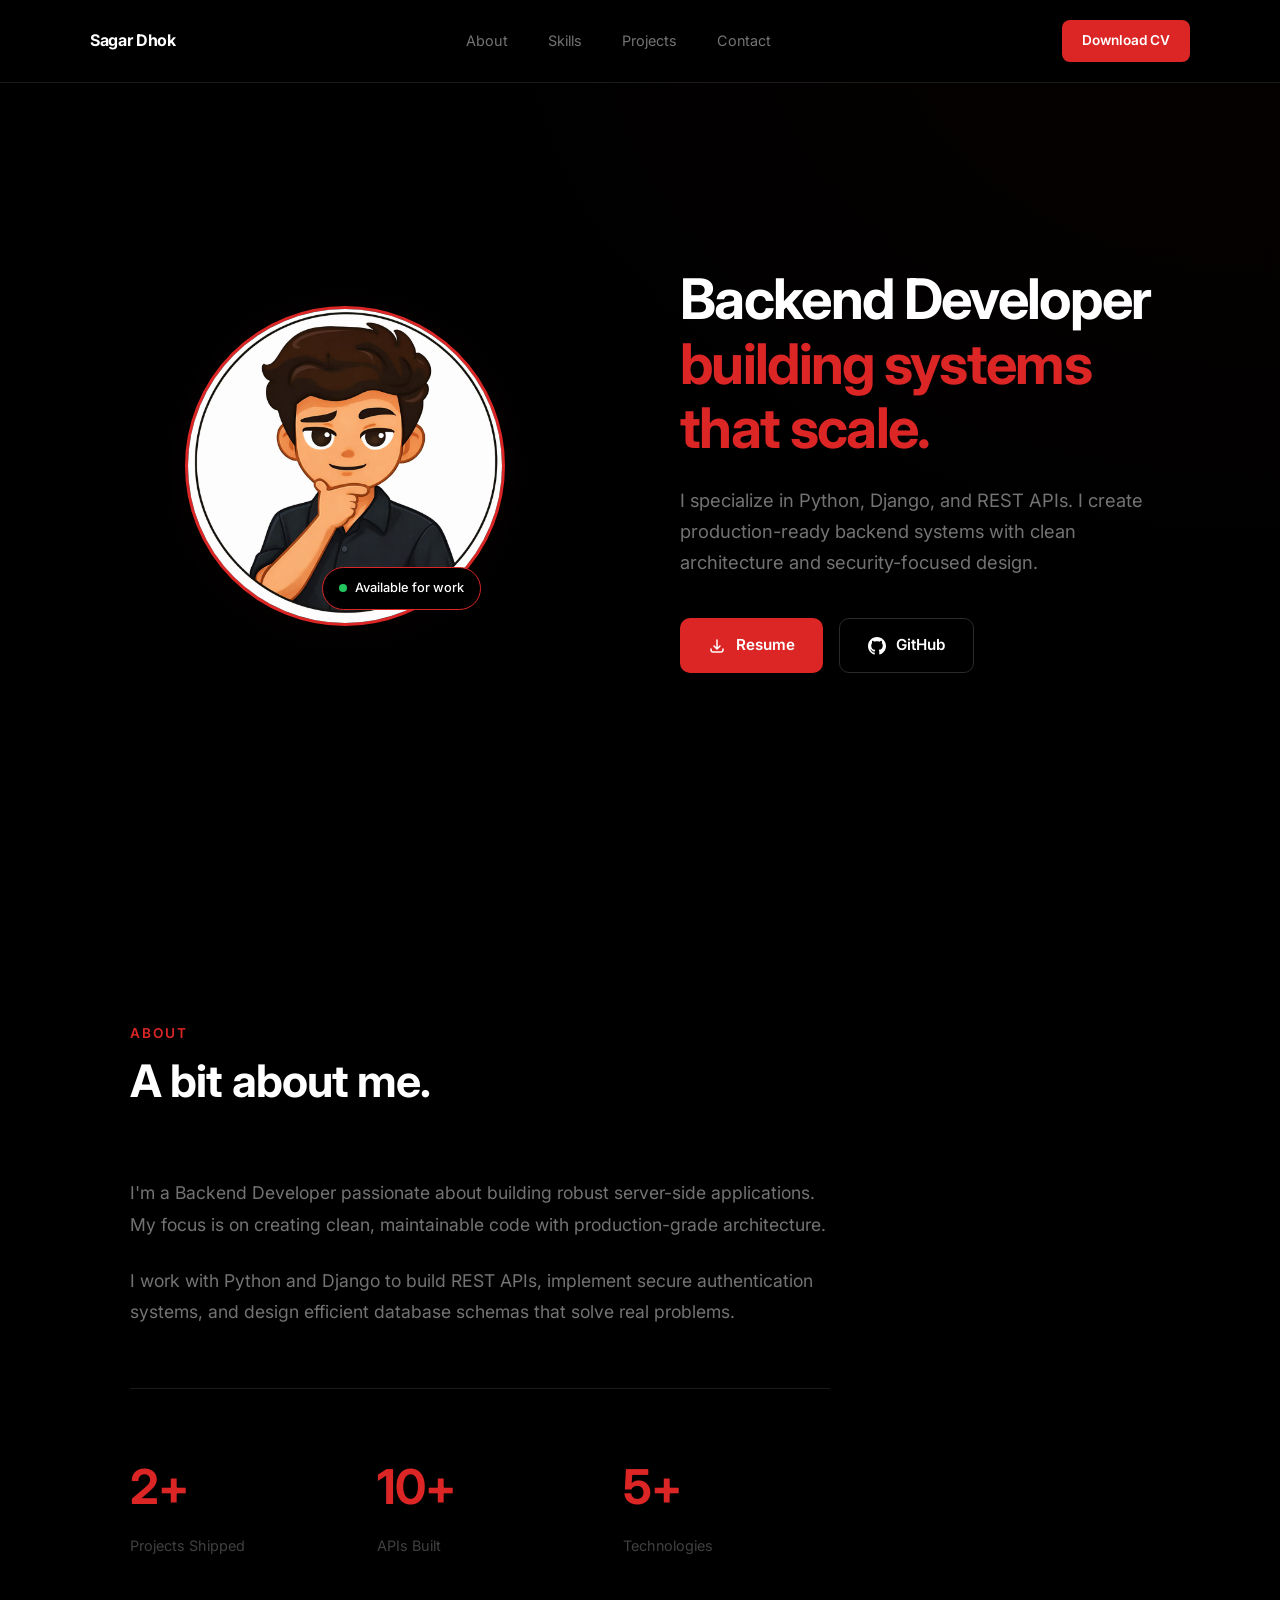
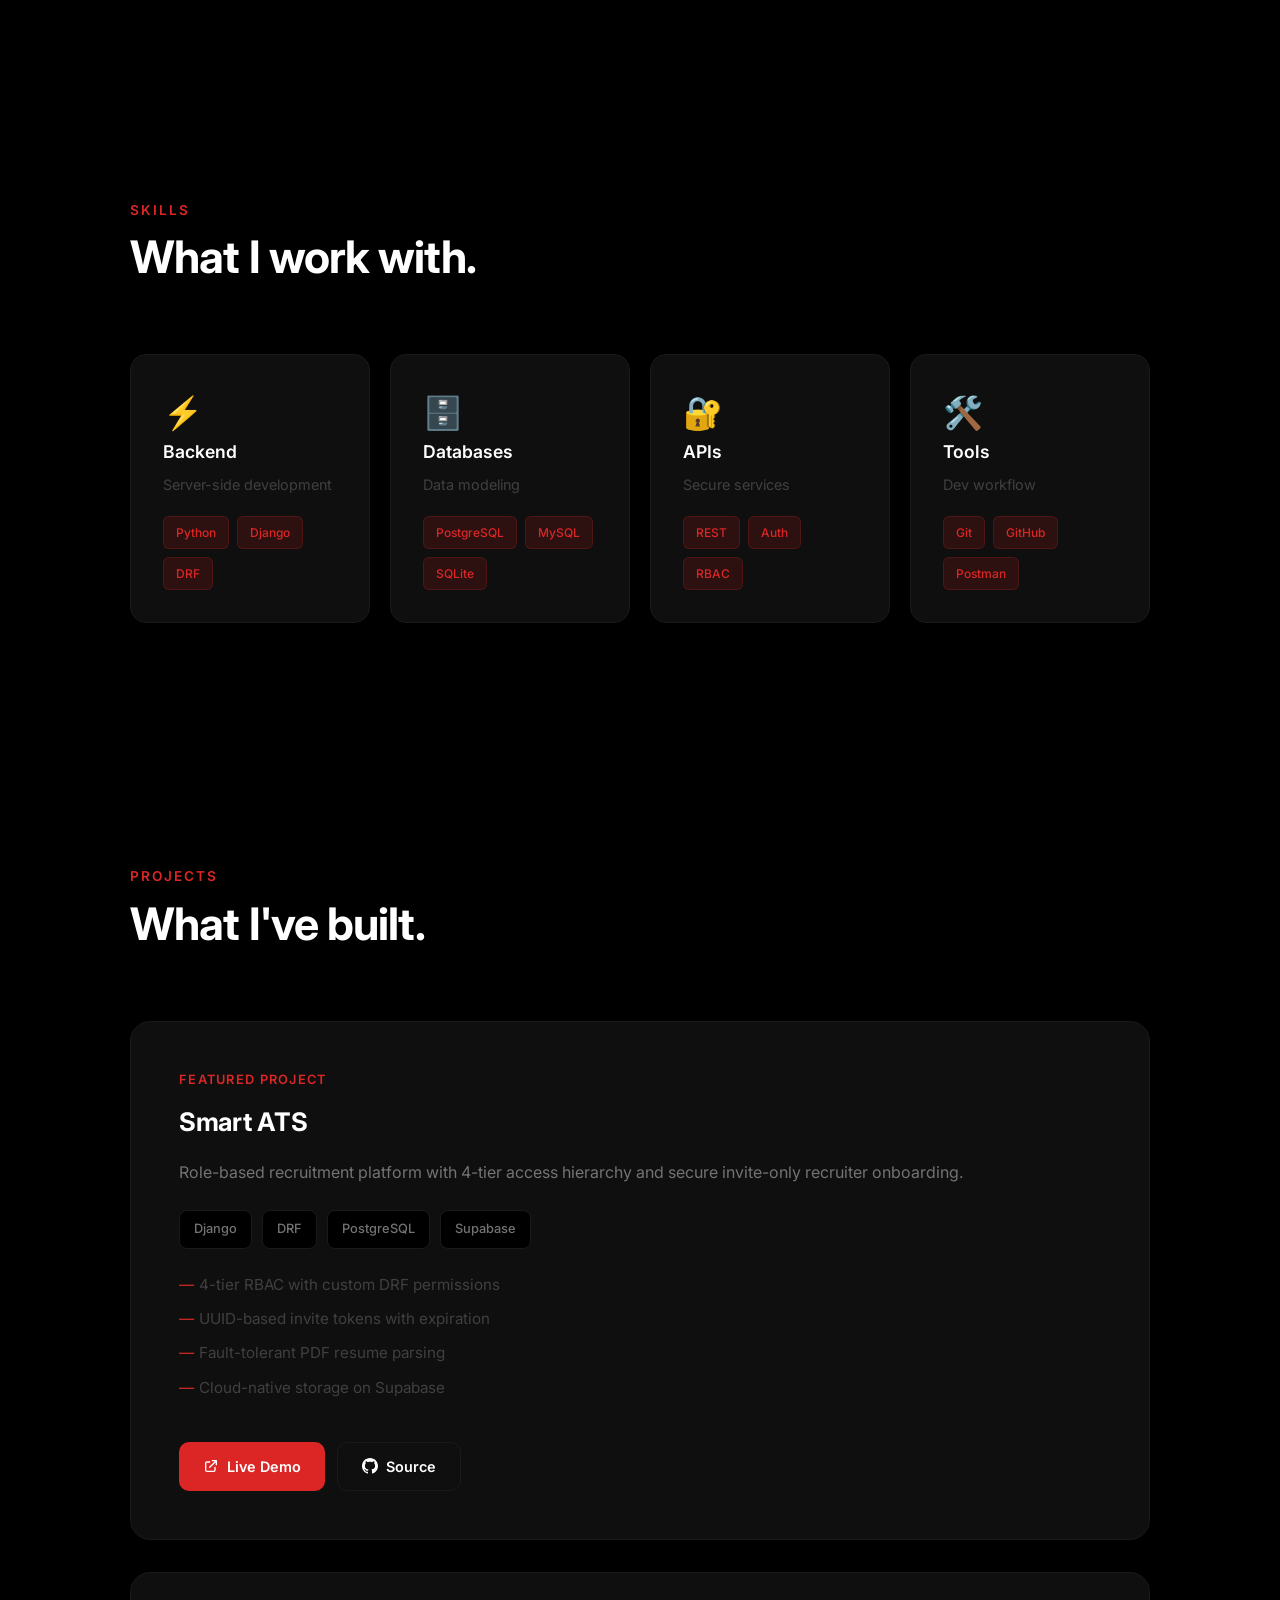
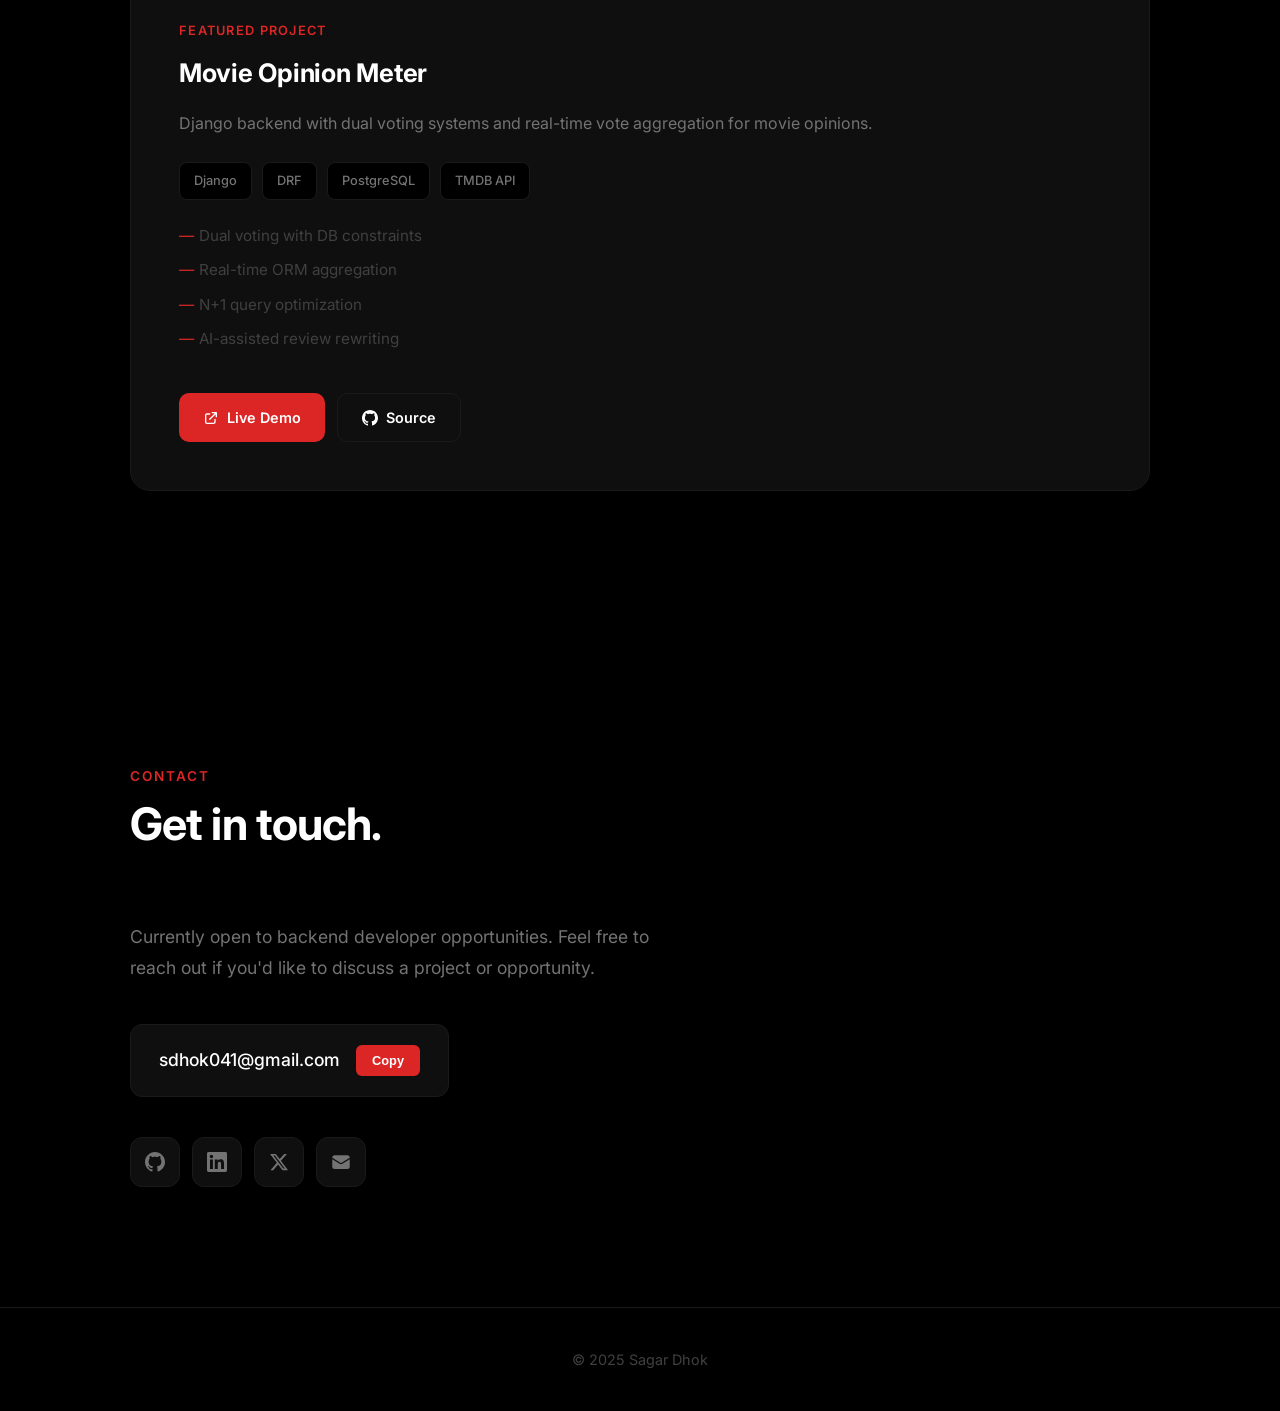
==== index.html @ 3b5362b1 "Batman Theme" ====
<!DOCTYPE html>
<html lang="en">
<head>
    <meta charset="UTF-8">
    <meta name="viewport" content="width=device-width, initial-scale=1.0">
    <meta name="description" content="Sagar Dhok - Backend Developer specializing in Python, Django, and REST APIs.">
    <title>Sagar Dhok — Backend Developer</title>
    <link rel="stylesheet" href="/static/css/style.css">
</head>
<body>

<!-- Nav -->
<nav class="nav">
    <div class="nav-inner">
        <a href="#" class="nav-logo">Sagar Dhok</a>
        <ul class="nav-links">
            <li><a href="#about">About</a></li>
            <li><a href="#skills">Skills</a></li>
            <li><a href="#projects">Projects</a></li>
            <li><a href="#contact">Contact</a></li>
        </ul>
        <a href="/static/resume/sagar_dhok_resume2.pdf" class="nav-cta" download>Download CV</a>
    </div>
</nav>

<!-- Hero -->
<section class="hero">
    <div class="hero-inner">
        
        <!-- Photo -->
        <div class="hero-photo">
            <div class="photo-container">
                <div class="photo-glow"></div>
                <img src="/static/images/profile.jpg" alt="Sagar Dhok" class="photo">
                <div class="status">
                    <span class="status-dot"></span>
                    Available for work
                </div>
            </div>
        </div>
        
        <!-- Content -->
        <div class="hero-content">
            <h1>Backend Developer<br><span>building systems that scale.</span></h1>
            <p class="hero-description">
                I specialize in Python, Django, and REST APIs. I create production-ready 
                backend systems with clean architecture and security-focused design.
            </p>
            <div class="hero-buttons">
                <a href="/static/resume/sagar_dhok_resume2.pdf" class="btn btn-primary" download>
                    <svg xmlns="http://www.w3.org/2000/svg" fill="none" viewBox="0 0 24 24" stroke="currentColor" stroke-width="2">
                        <path stroke-linecap="round" stroke-linejoin="round" d="M4 16v1a3 3 0 003 3h10a3 3 0 003-3v-1m-4-4l-4 4m0 0l-4-4m4 4V4" />
                    </svg>
                    Resume
                </a>
                <a href="https://github.com/SagarDhok" target="_blank" class="btn btn-secondary">
                    <svg xmlns="http://www.w3.org/2000/svg" viewBox="0 0 24 24" fill="currentColor" width="18" height="18">
                        <path d="M12 0c-6.626 0-12 5.373-12 12 0 5.302 3.438 9.8 8.207 11.387.599.111.793-.261.793-.577v-2.234c-3.338.726-4.033-1.416-4.033-1.416-.546-1.387-1.333-1.756-1.333-1.756-1.089-.745.083-.729.083-.729 1.205.084 1.839 1.237 1.839 1.237 1.07 1.834 2.807 1.304 3.492.997.107-.775.418-1.305.762-1.604-2.665-.305-5.467-1.334-5.467-5.931 0-1.311.469-2.381 1.236-3.221-.124-.303-.535-1.524.117-3.176 0 0 1.008-.322 3.301 1.23.957-.266 1.983-.399 3.003-.404 1.02.005 2.047.138 3.006.404 2.291-1.552 3.297-1.23 3.297-1.23.653 1.653.242 2.874.118 3.176.77.84 1.235 1.911 1.235 3.221 0 4.609-2.807 5.624-5.479 5.921.43.372.823 1.102.823 2.222v3.293c0 .319.192.694.801.576 4.765-1.589 8.199-6.086 8.199-11.386 0-6.627-5.373-12-12-12z"/>
                    </svg>
                    GitHub
                </a>
            </div>
        </div>
    </div>
</section>

<!-- About -->
<section id="about">
    <div class="container">
        <span class="section-label">About</span>
        <h2 class="section-title">A bit about me.</h2>
        
        <div class="about-content">
            <p>
                I'm a Backend Developer passionate about building robust server-side applications. 
                My focus is on creating clean, maintainable code with production-grade architecture.
            </p>
            <p>
                I work with Python and Django to build REST APIs, implement secure authentication 
                systems, and design efficient database schemas that solve real problems.
            </p>
            
            <div class="stats">
                <div>
                    <div class="stat-value">2+</div>
                    <div class="stat-label">Projects Shipped</div>
                </div>
                <div>
                    <div class="stat-value">10+</div>
                    <div class="stat-label">APIs Built</div>
                </div>
                <div>
                    <div class="stat-value">5+</div>
                    <div class="stat-label">Technologies</div>
                </div>
            </div>
        </div>
    </div>
</section>

<!-- Skills -->
<section id="skills">
    <div class="container">
        <span class="section-label">Skills</span>
        <h2 class="section-title">What I work with.</h2>
        
        <div class="skills-grid">
            <div class="skill-card">
                <span class="skill-icon">⚡</span>
                <h4>Backend</h4>
                <p>Server-side development</p>
                <div class="skill-tags">
                    <span>Python</span>
                    <span>Django</span>
                    <span>DRF</span>
                </div>
            </div>
            
            <div class="skill-card">
                <span class="skill-icon">🗄️</span>
                <h4>Databases</h4>
                <p>Data modeling</p>
                <div class="skill-tags">
                    <span>PostgreSQL</span>
                    <span>MySQL</span>
                    <span>SQLite</span>
                </div>
            </div>
            
            <div class="skill-card">
                <span class="skill-icon">🔐</span>
                <h4>APIs</h4>
                <p>Secure services</p>
                <div class="skill-tags">
                    <span>REST</span>
                    <span>Auth</span>
                    <span>RBAC</span>
                </div>
            </div>
            
            <div class="skill-card">
                <span class="skill-icon">🛠️</span>
                <h4>Tools</h4>
                <p>Dev workflow</p>
                <div class="skill-tags">
                    <span>Git</span>
                    <span>GitHub</span>
                    <span>Postman</span>
                </div>
            </div>
        </div>
    </div>
</section>

<!-- Projects -->
<section id="projects">
    <div class="container">
        <span class="section-label">Projects</span>
        <h2 class="section-title">What I've built.</h2>
        
        <!-- Smart ATS -->
        <div class="project-card">
            <div class="project-content">
                <span class="project-label">Featured Project</span>
                <h3>Smart ATS</h3>
                <p>Role-based recruitment platform with 4-tier access hierarchy and secure invite-only recruiter onboarding.</p>
                
                <div class="project-tech">
                    <span>Django</span>
                    <span>DRF</span>
                    <span>PostgreSQL</span>
                    <span>Supabase</span>
                </div>
                
                <ul class="project-features">
                    <li>4-tier RBAC with custom DRF permissions</li>
                    <li>UUID-based invite tokens with expiration</li>
                    <li>Fault-tolerant PDF resume parsing</li>
                    <li>Cloud-native storage on Supabase</li>
                </ul>
                
                <div class="project-links">
                    <a href="https://smart-ats-v0yf.onrender.com" target="_blank" class="link-primary">
                        <svg xmlns="http://www.w3.org/2000/svg" fill="none" viewBox="0 0 24 24" stroke="currentColor" stroke-width="2">
                            <path stroke-linecap="round" stroke-linejoin="round" d="M10 6H6a2 2 0 00-2 2v10a2 2 0 002 2h10a2 2 0 002-2v-4M14 4h6m0 0v6m0-6L10 14" />
                        </svg>
                        Live Demo
                    </a>
                    <a href="https://github.com/SagarDhok/Smart_ATS" target="_blank" class="link-secondary">
                        <svg xmlns="http://www.w3.org/2000/svg" viewBox="0 0 24 24" fill="currentColor">
                            <path d="M12 0c-6.626 0-12 5.373-12 12 0 5.302 3.438 9.8 8.207 11.387.599.111.793-.261.793-.577v-2.234c-3.338.726-4.033-1.416-4.033-1.416-.546-1.387-1.333-1.756-1.333-1.756-1.089-.745.083-.729.083-.729 1.205.084 1.839 1.237 1.839 1.237 1.07 1.834 2.807 1.304 3.492.997.107-.775.418-1.305.762-1.604-2.665-.305-5.467-1.334-5.467-5.931 0-1.311.469-2.381 1.236-3.221-.124-.303-.535-1.524.117-3.176 0 0 1.008-.322 3.301 1.23.957-.266 1.983-.399 3.003-.404 1.02.005 2.047.138 3.006.404 2.291-1.552 3.297-1.23 3.297-1.23.653 1.653.242 2.874.118 3.176.77.84 1.235 1.911 1.235 3.221 0 4.609-2.807 5.624-5.479 5.921.43.372.823 1.102.823 2.222v3.293c0 .319.192.694.801.576 4.765-1.589 8.199-6.086 8.199-11.386 0-6.627-5.373-12-12-12z"/>
                        </svg>
                        Source
                    </a>
                </div>
            </div>
        </div>
        
        <!-- Movie Opinion Meter -->
        <div class="project-card">
            <div class="project-content">
                <span class="project-label">Featured Project</span>
                <h3>Movie Opinion Meter</h3>
                <p>Django backend with dual voting systems and real-time vote aggregation for movie opinions.</p>
                
                <div class="project-tech">
                    <span>Django</span>
                    <span>DRF</span>
                    <span>PostgreSQL</span>
                    <span>TMDB API</span>
                </div>
                
                <ul class="project-features">
                    <li>Dual voting with DB constraints</li>
                    <li>Real-time ORM aggregation</li>
                    <li>N+1 query optimization</li>
                    <li>AI-assisted review rewriting</li>
                </ul>
                
                <div class="project-links">
                    <a href="https://movie-opinion-meter.onrender.com" target="_blank" class="link-primary">
                        <svg xmlns="http://www.w3.org/2000/svg" fill="none" viewBox="0 0 24 24" stroke="currentColor" stroke-width="2">
                            <path stroke-linecap="round" stroke-linejoin="round" d="M10 6H6a2 2 0 00-2 2v10a2 2 0 002 2h10a2 2 0 002-2v-4M14 4h6m0 0v6m0-6L10 14" />
                        </svg>
                        Live Demo
                    </a>
                    <a href="https://github.com/SagarDhok/Movie_Opinion_Meter" target="_blank" class="link-secondary">
                        <svg xmlns="http://www.w3.org/2000/svg" viewBox="0 0 24 24" fill="currentColor">
                            <path d="M12 0c-6.626 0-12 5.373-12 12 0 5.302 3.438 9.8 8.207 11.387.599.111.793-.261.793-.577v-2.234c-3.338.726-4.033-1.416-4.033-1.416-.546-1.387-1.333-1.756-1.333-1.756-1.089-.745.083-.729.083-.729 1.205.084 1.839 1.237 1.839 1.237 1.07 1.834 2.807 1.304 3.492.997.107-.775.418-1.305.762-1.604-2.665-.305-5.467-1.334-5.467-5.931 0-1.311.469-2.381 1.236-3.221-.124-.303-.535-1.524.117-3.176 0 0 1.008-.322 3.301 1.23.957-.266 1.983-.399 3.003-.404 1.02.005 2.047.138 3.006.404 2.291-1.552 3.297-1.23 3.297-1.23.653 1.653.242 2.874.118 3.176.77.84 1.235 1.911 1.235 3.221 0 4.609-2.807 5.624-5.479 5.921.43.372.823 1.102.823 2.222v3.293c0 .319.192.694.801.576 4.765-1.589 8.199-6.086 8.199-11.386 0-6.627-5.373-12-12-12z"/>
                        </svg>
                        Source
                    </a>
                </div>
            </div>
        </div>
    </div>
</section>

<!-- Contact -->
<section id="contact">
    <div class="container">
        <span class="section-label">Contact</span>
        <h2 class="section-title">Get in touch.</h2>
        
        <div class="contact-content">
            <p>Currently open to backend developer opportunities. Feel free to reach out if you'd like to discuss a project or opportunity.</p>
            
            <div class="contact-email">
                <span>sdhok041@gmail.com</span>
                <button class="copy-btn" onclick="navigator.clipboard.writeText('sdhok041@gmail.com'); this.textContent='Copied!'; setTimeout(() => this.textContent='Copy', 2000)">Copy</button>
            </div>
            
            <div class="socials">
                <a href="https://github.com/SagarDhok" target="_blank" class="social-btn" title="GitHub">
                    <svg xmlns="http://www.w3.org/2000/svg" viewBox="0 0 24 24" fill="currentColor">
                        <path d="M12 0c-6.626 0-12 5.373-12 12 0 5.302 3.438 9.8 8.207 11.387.599.111.793-.261.793-.577v-2.234c-3.338.726-4.033-1.416-4.033-1.416-.546-1.387-1.333-1.756-1.333-1.756-1.089-.745.083-.729.083-.729 1.205.084 1.839 1.237 1.839 1.237 1.07 1.834 2.807 1.304 3.492.997.107-.775.418-1.305.762-1.604-2.665-.305-5.467-1.334-5.467-5.931 0-1.311.469-2.381 1.236-3.221-.124-.303-.535-1.524.117-3.176 0 0 1.008-.322 3.301 1.23.957-.266 1.983-.399 3.003-.404 1.02.005 2.047.138 3.006.404 2.291-1.552 3.297-1.23 3.297-1.23.653 1.653.242 2.874.118 3.176.77.84 1.235 1.911 1.235 3.221 0 4.609-2.807 5.624-5.479 5.921.43.372.823 1.102.823 2.222v3.293c0 .319.192.694.801.576 4.765-1.589 8.199-6.086 8.199-11.386 0-6.627-5.373-12-12-12z"/>
                    </svg>
                </a>
                <a href="https://linkedin.com/in/sagardhok" target="_blank" class="social-btn" title="LinkedIn">
                    <svg xmlns="http://www.w3.org/2000/svg" viewBox="0 0 24 24" fill="currentColor">
                        <path d="M20.447 20.452h-3.554v-5.569c0-1.328-.027-3.037-1.852-3.037-1.853 0-2.136 1.445-2.136 2.939v5.667H9.351V9h3.414v1.561h.046c.477-.9 1.637-1.85 3.37-1.85 3.601 0 4.267 2.37 4.267 5.455v6.286zM5.337 7.433c-1.144 0-2.063-.926-2.063-2.065 0-1.138.92-2.063 2.063-2.063 1.14 0 2.064.925 2.064 2.063 0 1.139-.925 2.065-2.064 2.065zm1.782 13.019H3.555V9h3.564v11.452zM22.225 0H1.771C.792 0 0 .774 0 1.729v20.542C0 23.227.792 24 1.771 24h20.451C23.2 24 24 23.227 24 22.271V1.729C24 .774 23.2 0 22.222 0h.003z"/>
                    </svg>
                </a>
                <a href="https://x.com/SagarDh0k" target="_blank" class="social-btn" title="X">
                    <svg xmlns="http://www.w3.org/2000/svg" viewBox="0 0 24 24" fill="currentColor">
                        <path d="M18.244 2.25h3.308l-7.227 8.26 8.502 11.24H16.17l-5.214-6.817L4.99 21.75H1.68l7.73-8.835L1.254 2.25H8.08l4.713 6.231zm-1.161 17.52h1.833L7.084 4.126H5.117z"/>
                    </svg>
                </a>
                <a href="mailto:sdhok041@gmail.com" class="social-btn" title="Email">
                    <svg xmlns="http://www.w3.org/2000/svg" viewBox="0 0 24 24" fill="currentColor">
                        <path d="M1.5 8.67v8.58a3 3 0 003 3h15a3 3 0 003-3V8.67l-8.928 5.493a3 3 0 01-3.144 0L1.5 8.67z"/>
                        <path d="M22.5 6.908V6.75a3 3 0 00-3-3h-15a3 3 0 00-3 3v.158l9.714 5.978a1.5 1.5 0 001.572 0L22.5 6.908z"/>
                    </svg>
                </a>
            </div>
        </div>
    </div>
</section>

<!-- Footer -->
<footer class="footer">
    <p>© 2025 Sagar Dhok</p>
</footer>

</body>
</html>
---- static/css/style.css ----
@import url('https://fonts.googleapis.com/css2?family=Inter:wght@400;500;600;700;800&display=swap');

:root {
    /* Batman Dark Theme */
    --bg: #000000;
    --bg-elevated: #0a0a0a;
    --bg-card: #0f0f0f;

    /* Dark Red Accent */
    --red: #dc2626;
    --red-dark: #991b1b;
    --red-glow: rgba(220, 38, 38, 0.15);

    /* Text */
    --text: #ffffff;
    --text-secondary: #737373;
    --text-muted: #404040;

    /* Border */
    --border: #1a1a1a;
    --border-hover: #2a2a2a;
}

* {
    margin: 0;
    padding: 0;
    box-sizing: border-box;
}

html {
    scroll-behavior: smooth;
}

body {
    font-family: 'Inter', -apple-system, BlinkMacSystemFont, sans-serif;
    background: var(--bg);
    color: var(--text);
    line-height: 1.6;
    -webkit-font-smoothing: antialiased;
}

/* Subtle gradient background */
body::before {
    content: '';
    position: fixed;
    top: 0;
    left: 0;
    width: 100%;
    height: 100%;
    background: radial-gradient(ellipse at top right, rgba(220, 38, 38, 0.03) 0%, transparent 50%);
    pointer-events: none;
    z-index: -1;
}

a {
    color: inherit;
    text-decoration: none;
}

/* ================= ANIMATIONS ================= */
@keyframes fadeInUp {
    from {
        opacity: 0;
        transform: translateY(30px);
    }

    to {
        opacity: 1;
        transform: translateY(0);
    }
}

@keyframes fadeIn {
    from {
        opacity: 0;
    }

    to {
        opacity: 1;
    }
}

@keyframes scaleIn {
    from {
        opacity: 0;
        transform: scale(0.9);
    }

    to {
        opacity: 1;
        transform: scale(1);
    }
}

@keyframes pulse {

    0%,
    100% {
        opacity: 1;
    }

    50% {
        opacity: 0.5;
    }
}

@keyframes float {

    0%,
    100% {
        transform: translateY(0);
    }

    50% {
        transform: translateY(-10px);
    }
}

@keyframes glow {

    0%,
    100% {
        box-shadow: 0 0 20px rgba(220, 38, 38, 0.3);
    }

    50% {
        box-shadow: 0 0 40px rgba(220, 38, 38, 0.5);
    }
}

/* ================= LAYOUT ================= */
.container {
    max-width: 1100px;
    margin: 0 auto;
    padding: 0 40px;
}

/* ================= NAV ================= */
.nav {
    position: fixed;
    top: 0;
    left: 0;
    right: 0;
    z-index: 100;
    padding: 20px 40px;
    background: rgba(0, 0, 0, 0.9);
    backdrop-filter: blur(20px);
    -webkit-backdrop-filter: blur(20px);
    border-bottom: 1px solid var(--border);
    animation: fadeIn 0.6s ease;
}

.nav-inner {
    max-width: 1100px;
    margin: 0 auto;
    display: flex;
    justify-content: space-between;
    align-items: center;
}

.nav-logo {
    font-size: 1rem;
    font-weight: 700;
    letter-spacing: -0.02em;
    transition: color 0.3s;
}

.nav-logo:hover {
    color: var(--red);
}

.nav-links {
    display: flex;
    gap: 40px;
    list-style: none;
}

.nav-links a {
    font-size: 0.9rem;
    color: var(--text-secondary);
    transition: all 0.3s;
    position: relative;
}

.nav-links a::after {
    content: '';
    position: absolute;
    bottom: -4px;
    left: 0;
    width: 0;
    height: 2px;
    background: var(--red);
    transition: width 0.3s;
}

.nav-links a:hover {
    color: var(--text);
}

.nav-links a:hover::after {
    width: 100%;
}

.nav-cta {
    font-size: 0.85rem;
    font-weight: 600;
    padding: 10px 20px;
    background: var(--red);
    color: var(--text);
    border-radius: 8px;
    transition: all 0.3s;
}

.nav-cta:hover {
    background: var(--red-dark);
    transform: translateY(-2px);
    box-shadow: 0 10px 20px rgba(220, 38, 38, 0.3);
}

/* ================= HERO ================= */
.hero {
    min-height: 100vh;
    display: flex;
    align-items: center;
    padding: 140px 40px 100px;
}

.hero-inner {
    max-width: 1100px;
    margin: 0 auto;
    display: grid;
    grid-template-columns: 1fr 1fr;
    gap: 80px;
    align-items: center;
    width: 100%;
}

/* Photo */
.hero-photo {
    display: flex;
    justify-content: center;
    animation: scaleIn 0.8s ease 0.2s both;
}

.photo-container {
    position: relative;
}

.photo {
    width: 320px;
    height: 320px;
    border-radius: 50%;
    object-fit: cover;
    border: 3px solid var(--red);
    transition: all 0.5s ease;
    animation: float 6s ease-in-out infinite;
}

.photo:hover {
    border-color: var(--text);
    transform: scale(1.05);
    box-shadow: 0 0 60px rgba(220, 38, 38, 0.4);
}

.photo-glow {
    position: absolute;
    top: 50%;
    left: 50%;
    width: 380px;
    height: 380px;
    transform: translate(-50%, -50%);
    background: radial-gradient(circle, rgba(220, 38, 38, 0.1) 0%, transparent 70%);
    pointer-events: none;
    z-index: -1;
    animation: glow 3s ease-in-out infinite;
}

.status {
    position: absolute;
    bottom: 24px;
    right: 24px;
    display: flex;
    align-items: center;
    gap: 8px;
    padding: 10px 16px;
    background: var(--bg);
    border: 1px solid var(--red);
    border-radius: 100px;
    font-size: 0.8rem;
    font-weight: 500;
    color: var(--text);
    animation: fadeIn 1s ease 0.6s both;
}

.status-dot {
    width: 8px;
    height: 8px;
    background: #22c55e;
    border-radius: 50%;
    animation: pulse 2s ease-in-out infinite;
}

/* Content */
.hero-content {
    animation: fadeInUp 0.8s ease 0.3s both;
}

.hero-content h1 {
    font-size: clamp(2.5rem, 5vw, 3.5rem);
    font-weight: 700;
    line-height: 1.15;
    letter-spacing: -0.03em;
    margin-bottom: 24px;
}

.hero-content h1 span {
    color: var(--red);
}

.hero-description {
    font-size: 1.15rem;
    color: var(--text-secondary);
    line-height: 1.7;
    margin-bottom: 40px;
    max-width: 480px;
}

.hero-buttons {
    display: flex;
    gap: 16px;
    animation: fadeInUp 0.8s ease 0.5s both;
}

.btn {
    font-size: 0.95rem;
    font-weight: 600;
    padding: 14px 28px;
    border-radius: 10px;
    display: inline-flex;
    align-items: center;
    gap: 10px;
    transition: all 0.3s ease;
    cursor: pointer;
    border: none;
}

.btn svg {
    width: 18px;
    height: 18px;
}

.btn-primary {
    background: var(--red);
    color: var(--text);
}

.btn-primary:hover {
    background: var(--red-dark);
    transform: translateY(-3px);
    box-shadow: 0 15px 30px rgba(220, 38, 38, 0.4);
}

.btn-secondary {
    background: transparent;
    color: var(--text);
    border: 1px solid var(--border-hover);
}

.btn-secondary:hover {
    border-color: var(--red);
    color: var(--red);
    transform: translateY(-3px);
}

/* ================= SECTIONS ================= */
section {
    padding: 120px 40px;
}

.section-label {
    font-size: 0.85rem;
    font-weight: 600;
    color: var(--red);
    text-transform: uppercase;
    letter-spacing: 0.15em;
    margin-bottom: 16px;
}

.section-title {
    font-size: clamp(2rem, 4vw, 2.8rem);
    font-weight: 700;
    letter-spacing: -0.02em;
    margin-bottom: 60px;
}

/* ================= ABOUT ================= */
.about-content {
    max-width: 700px;
}

.about-content p {
    font-size: 1.1rem;
    color: var(--text-secondary);
    line-height: 1.8;
    margin-bottom: 24px;
}

.stats {
    display: grid;
    grid-template-columns: repeat(3, 1fr);
    gap: 40px;
    margin-top: 60px;
    padding-top: 60px;
    border-top: 1px solid var(--border);
}

.stat-value {
    font-size: 3rem;
    font-weight: 700;
    letter-spacing: -0.02em;
    color: var(--red);
}

.stat-label {
    font-size: 0.9rem;
    color: var(--text-muted);
    margin-top: 8px;
}

/* ================= SKILLS ================= */
.skills-grid {
    display: grid;
    grid-template-columns: repeat(4, 1fr);
    gap: 20px;
}

.skill-card {
    background: var(--bg-card);
    border: 1px solid var(--border);
    border-radius: 16px;
    padding: 32px;
    transition: all 0.4s ease;
    position: relative;
    overflow: hidden;
}

.skill-card::before {
    content: '';
    position: absolute;
    top: 0;
    left: 0;
    right: 0;
    height: 2px;
    background: linear-gradient(90deg, var(--red), var(--red-dark));
    transform: scaleX(0);
    transform-origin: left;
    transition: transform 0.4s ease;
}

.skill-card:hover {
    border-color: var(--red);
    transform: translateY(-8px);
    box-shadow: 0 20px 40px rgba(220, 38, 38, 0.15);
}

.skill-card:hover::before {
    transform: scaleX(1);
}

.skill-icon {
    font-size: 2rem;
    margin-bottom: 20px;
}

.skill-card h4 {
    font-size: 1.1rem;
    font-weight: 600;
    margin-bottom: 8px;
}

.skill-card p {
    font-size: 0.9rem;
    color: var(--text-muted);
    margin-bottom: 20px;
    line-height: 1.5;
}

.skill-tags {
    display: flex;
    flex-wrap: wrap;
    gap: 8px;
}

.skill-tags span {
    font-size: 0.75rem;
    font-weight: 500;
    padding: 6px 12px;
    background: var(--red-glow);
    border: 1px solid rgba(220, 38, 38, 0.2);
    border-radius: 6px;
    color: var(--red);
    transition: all 0.3s;
}

.skill-card:hover .skill-tags span {
    background: rgba(220, 38, 38, 0.2);
    border-color: var(--red);
}

/* ================= PROJECTS ================= */
.project-card {
    background: var(--bg-card);
    border: 1px solid var(--border);
    border-radius: 20px;
    padding: 48px;
    margin-bottom: 32px;
    transition: all 0.4s ease;
    position: relative;
    overflow: hidden;
}

.project-card::before {
    content: '';
    position: absolute;
    top: 0;
    left: 0;
    width: 4px;
    height: 0;
    background: var(--red);
    transition: height 0.4s ease;
}

.project-card:hover {
    border-color: var(--border-hover);
    transform: translateY(-8px);
    box-shadow: 0 30px 60px rgba(0, 0, 0, 0.3);
}

.project-card:hover::before {
    height: 100%;
}

.project-content {
    display: flex;
    flex-direction: column;
}

.project-label {
    font-size: 0.8rem;
    font-weight: 600;
    color: var(--red);
    text-transform: uppercase;
    letter-spacing: 0.1em;
    margin-bottom: 12px;
}

.project-card h3 {
    font-size: 1.6rem;
    font-weight: 700;
    margin-bottom: 16px;
    letter-spacing: -0.01em;
    transition: color 0.3s;
}

.project-card:hover h3 {
    color: var(--red);
}

.project-card>.project-content>p {
    color: var(--text-secondary);
    font-size: 1rem;
    line-height: 1.7;
    margin-bottom: 24px;
}

.project-tech {
    display: flex;
    flex-wrap: wrap;
    gap: 10px;
    margin-bottom: 24px;
}

.project-tech span {
    font-size: 0.8rem;
    font-weight: 500;
    padding: 8px 14px;
    background: var(--bg);
    border: 1px solid var(--border);
    border-radius: 8px;
    color: var(--text-secondary);
    transition: all 0.3s;
}

.project-card:hover .project-tech span {
    border-color: var(--border-hover);
}

.project-features {
    list-style: none;
    margin-bottom: 32px;
    flex: 1;
}

.project-features li {
    font-size: 0.95rem;
    color: var(--text-muted);
    padding-left: 20px;
    margin-bottom: 10px;
    position: relative;
    line-height: 1.6;
    transition: color 0.3s;
}

.project-features li::before {
    content: '—';
    position: absolute;
    left: 0;
    color: var(--red);
}

.project-card:hover .project-features li {
    color: var(--text-secondary);
}

.project-links {
    display: flex;
    gap: 12px;
}

.project-links a {
    font-size: 0.9rem;
    font-weight: 600;
    padding: 12px 24px;
    border-radius: 10px;
    display: inline-flex;
    align-items: center;
    gap: 8px;
    transition: all 0.3s;
}

.project-links a svg {
    width: 16px;
    height: 16px;
}

.link-primary {
    background: var(--red);
    color: var(--text);
}

.link-primary:hover {
    background: var(--red-dark);
    transform: translateY(-2px);
    box-shadow: 0 10px 20px rgba(220, 38, 38, 0.3);
}

.link-secondary {
    background: transparent;
    border: 1px solid var(--border);
    color: var(--text);
}

.link-secondary:hover {
    border-color: var(--red);
    color: var(--red);
    transform: translateY(-2px);
}

/* ================= CONTACT ================= */
.contact-content {
    max-width: 550px;
}

.contact-content>p {
    font-size: 1.1rem;
    color: var(--text-secondary);
    line-height: 1.8;
    margin-bottom: 40px;
}

.contact-email {
    display: inline-flex;
    align-items: center;
    gap: 16px;
    padding: 20px 28px;
    background: var(--bg-card);
    border: 1px solid var(--border);
    border-radius: 12px;
    margin-bottom: 40px;
    transition: all 0.3s;
}

.contact-email:hover {
    border-color: var(--red);
}

.contact-email span {
    font-size: 1.1rem;
    font-weight: 500;
}

.copy-btn {
    font-size: 0.8rem;
    font-weight: 600;
    padding: 8px 16px;
    background: var(--red);
    color: var(--text);
    border: none;
    border-radius: 6px;
    cursor: pointer;
    transition: all 0.3s;
}

.copy-btn:hover {
    background: var(--red-dark);
    transform: translateY(-2px);
}

.socials {
    display: flex;
    gap: 12px;
}

.social-btn {
    width: 50px;
    height: 50px;
    display: flex;
    align-items: center;
    justify-content: center;
    background: var(--bg-card);
    border: 1px solid var(--border);
    border-radius: 12px;
    color: var(--text-secondary);
    transition: all 0.3s ease;
}

.social-btn svg {
    width: 20px;
    height: 20px;
}

.social-btn:hover {
    border-color: var(--red);
    color: var(--red);
    transform: translateY(-5px) scale(1.05);
    box-shadow: 0 15px 30px rgba(220, 38, 38, 0.2);
}

/* ================= FOOTER ================= */
.footer {
    text-align: center;
    padding: 40px;
    border-top: 1px solid var(--border);
}

.footer p {
    color: var(--text-muted);
    font-size: 0.9rem;
}

/* ================= RESPONSIVE ================= */
@media (max-width: 900px) {
    .hero-inner {
        grid-template-columns: 1fr;
        text-align: center;
        gap: 60px;
    }

    .hero-photo {
        order: -1;
    }

    .hero-description {
        max-width: 100%;
    }

    .hero-buttons {
        justify-content: center;
    }

    .skills-grid {
        grid-template-columns: repeat(2, 1fr);
    }

    .stats {
        gap: 24px;
    }
}

@media (max-width: 640px) {

    .container,
    section,
    .nav,
    .hero {
        padding-left: 24px;
        padding-right: 24px;
    }

    .nav-links {
        display: none;
    }

    section {
        padding-top: 80px;
        padding-bottom: 80px;
    }

    .photo {
        width: 240px;
        height: 240px;
    }

    .photo-glow {
        width: 280px;
        height: 280px;
    }

    .skills-grid {
        grid-template-columns: 1fr;
    }

    .stats {
        grid-template-columns: repeat(3, 1fr);
        gap: 16px;
    }

    .stat-value {
        font-size: 2rem;
    }

    .project-card {
        padding: 28px;
    }

    .hero-buttons {
        flex-direction: column;
    }

    .btn {
        width: 100%;
        justify-content: center;
    }

    .contact-email {
        flex-direction: column;
        text-align: center;
        width: 100%;
    }

    .socials {
        justify-content: center;
    }
}

/* Selection & Scrollbar */
::selection {
    background: rgba(220, 38, 38, 0.3);
}

::-webkit-scrollbar {
    width: 8px;
}

::-webkit-scrollbar-track {
    background: var(--bg);
}

::-webkit-scrollbar-thumb {
    background: var(--red-dark);
    border-radius: 4px;
}

::-webkit-scrollbar-thumb:hover {
    background: var(--red);
}
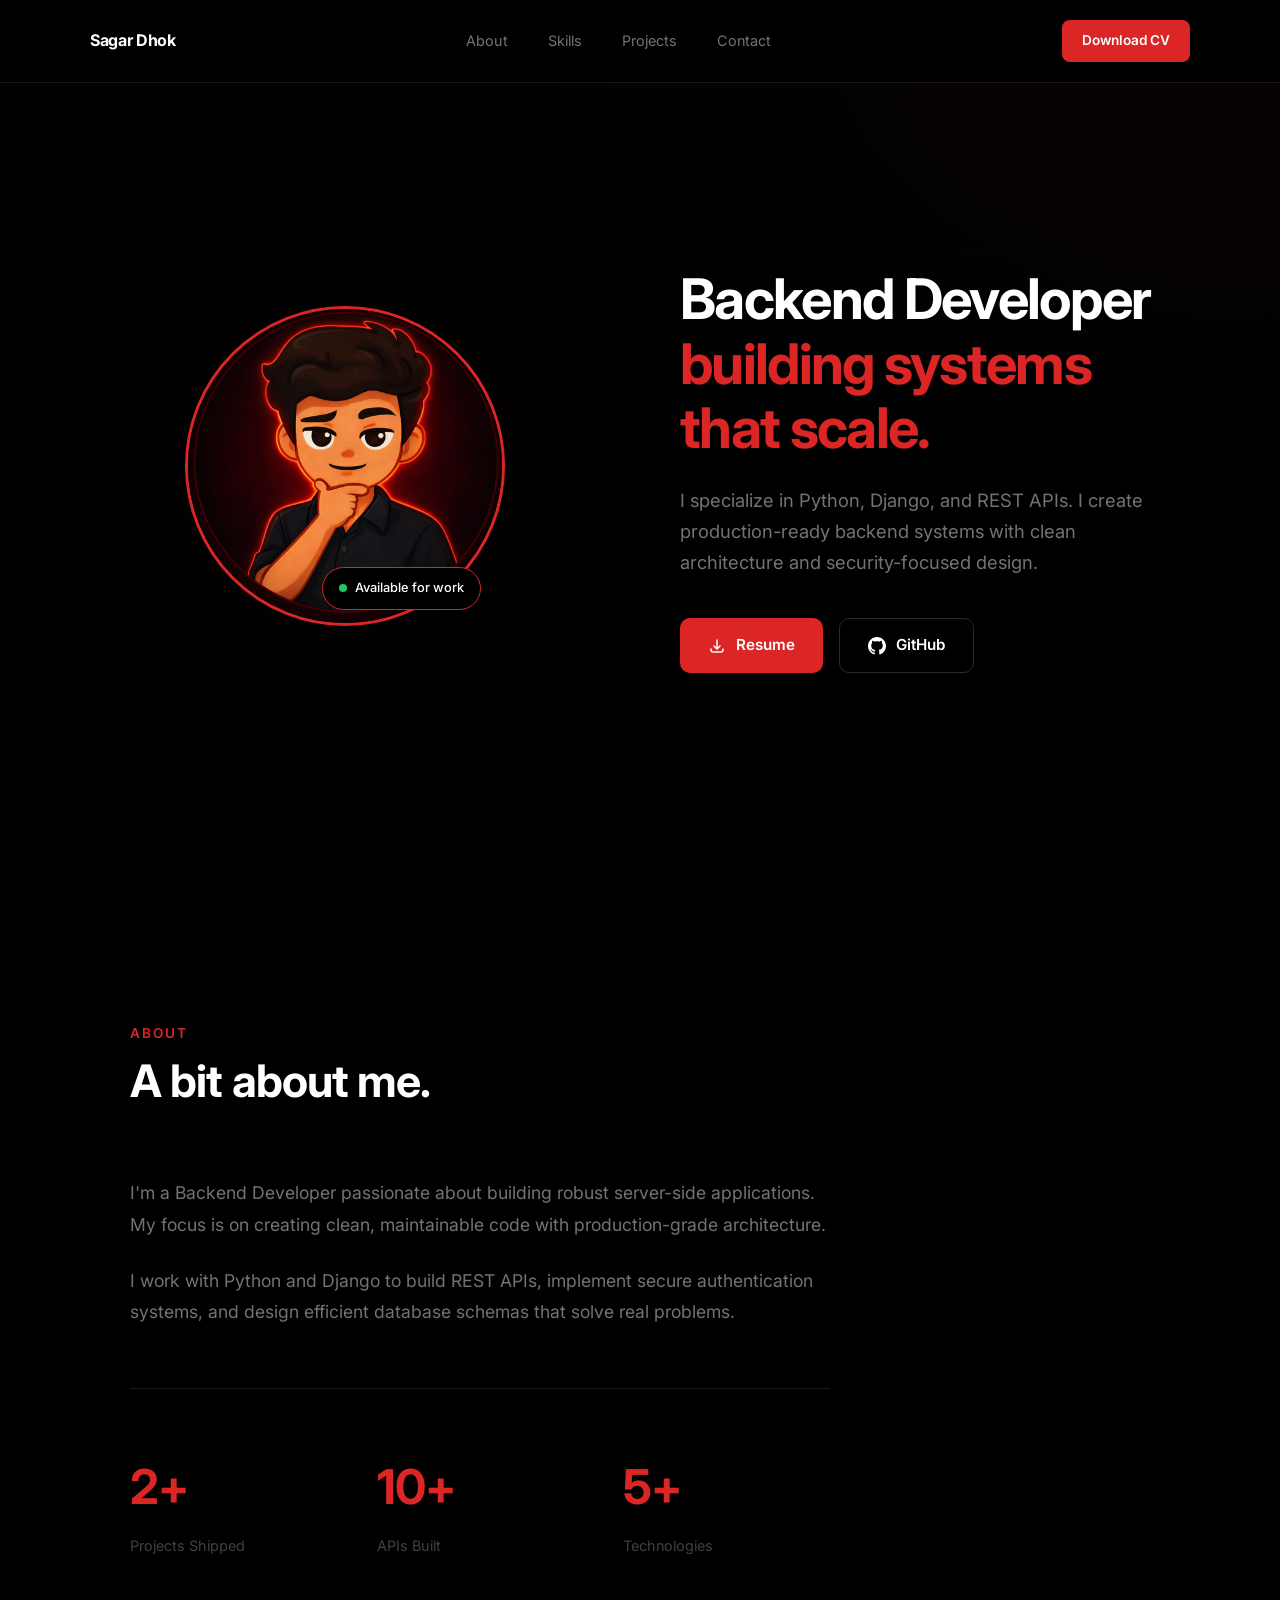
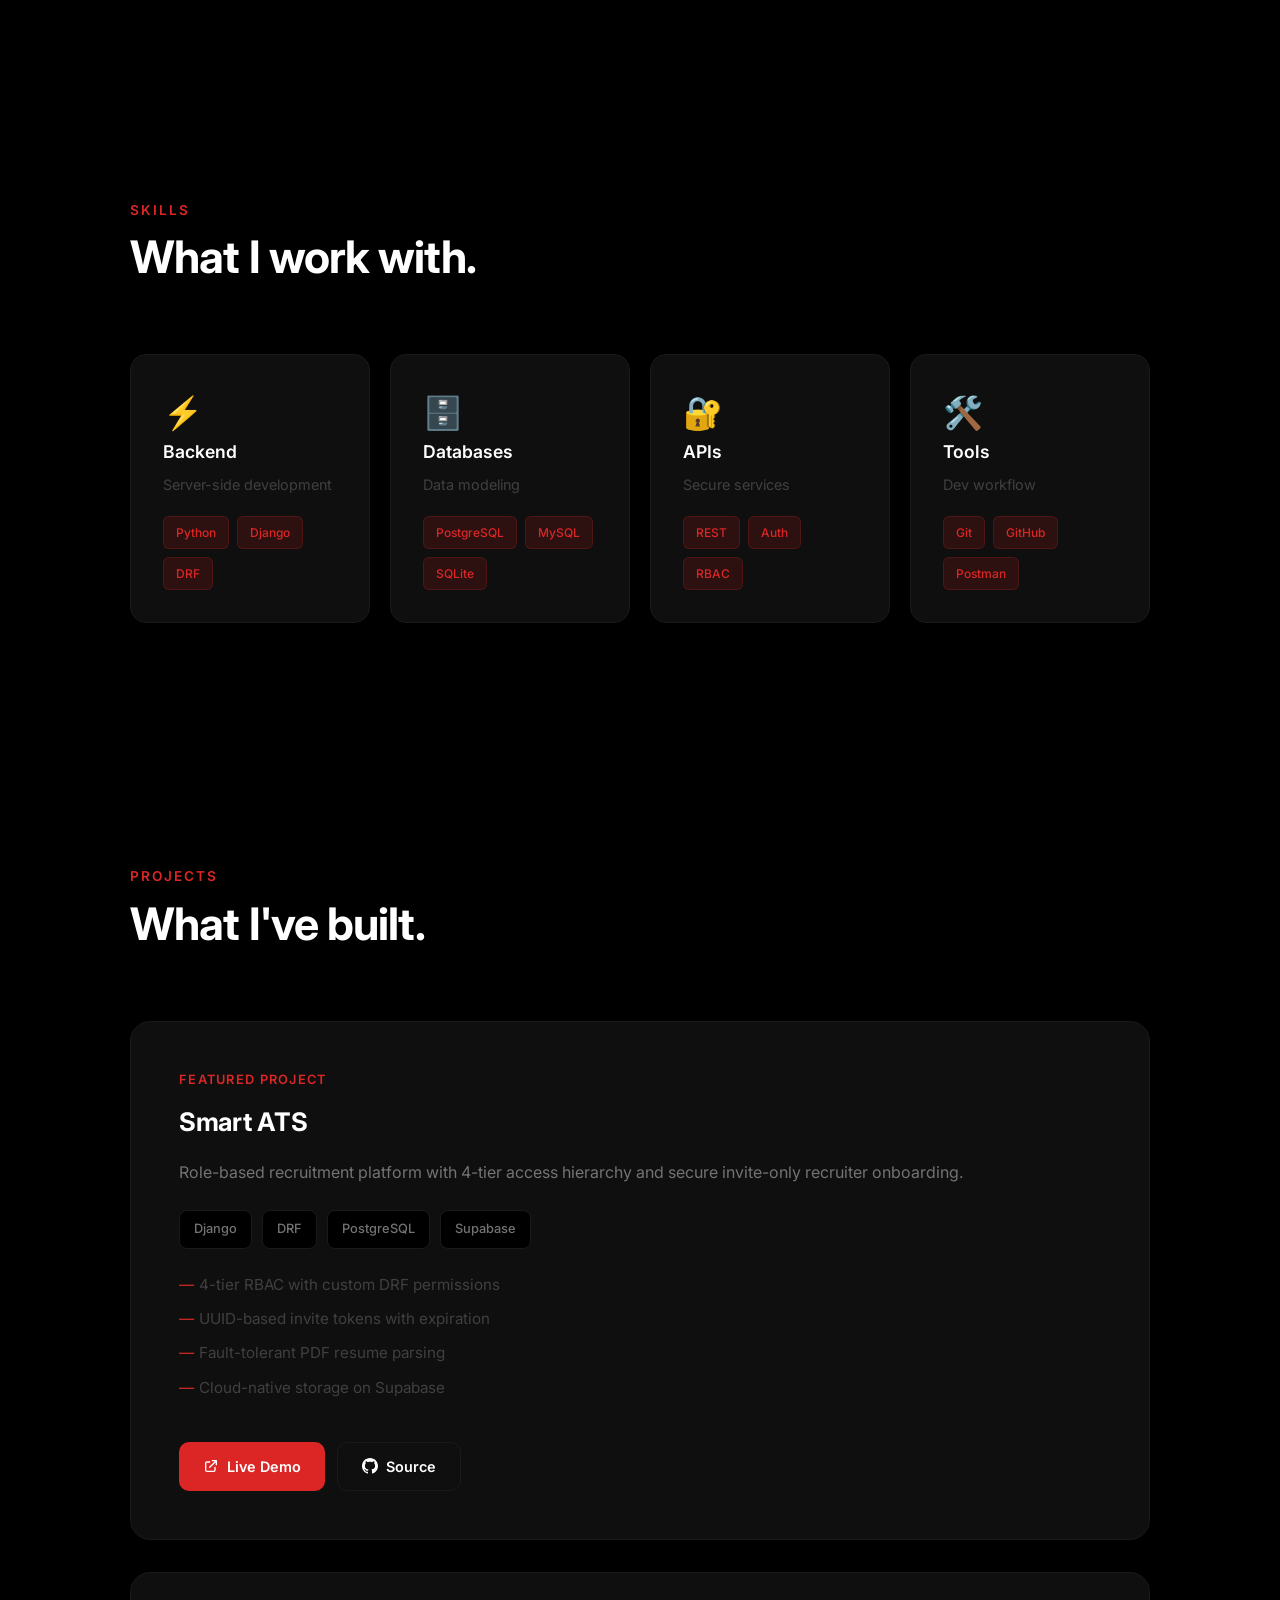
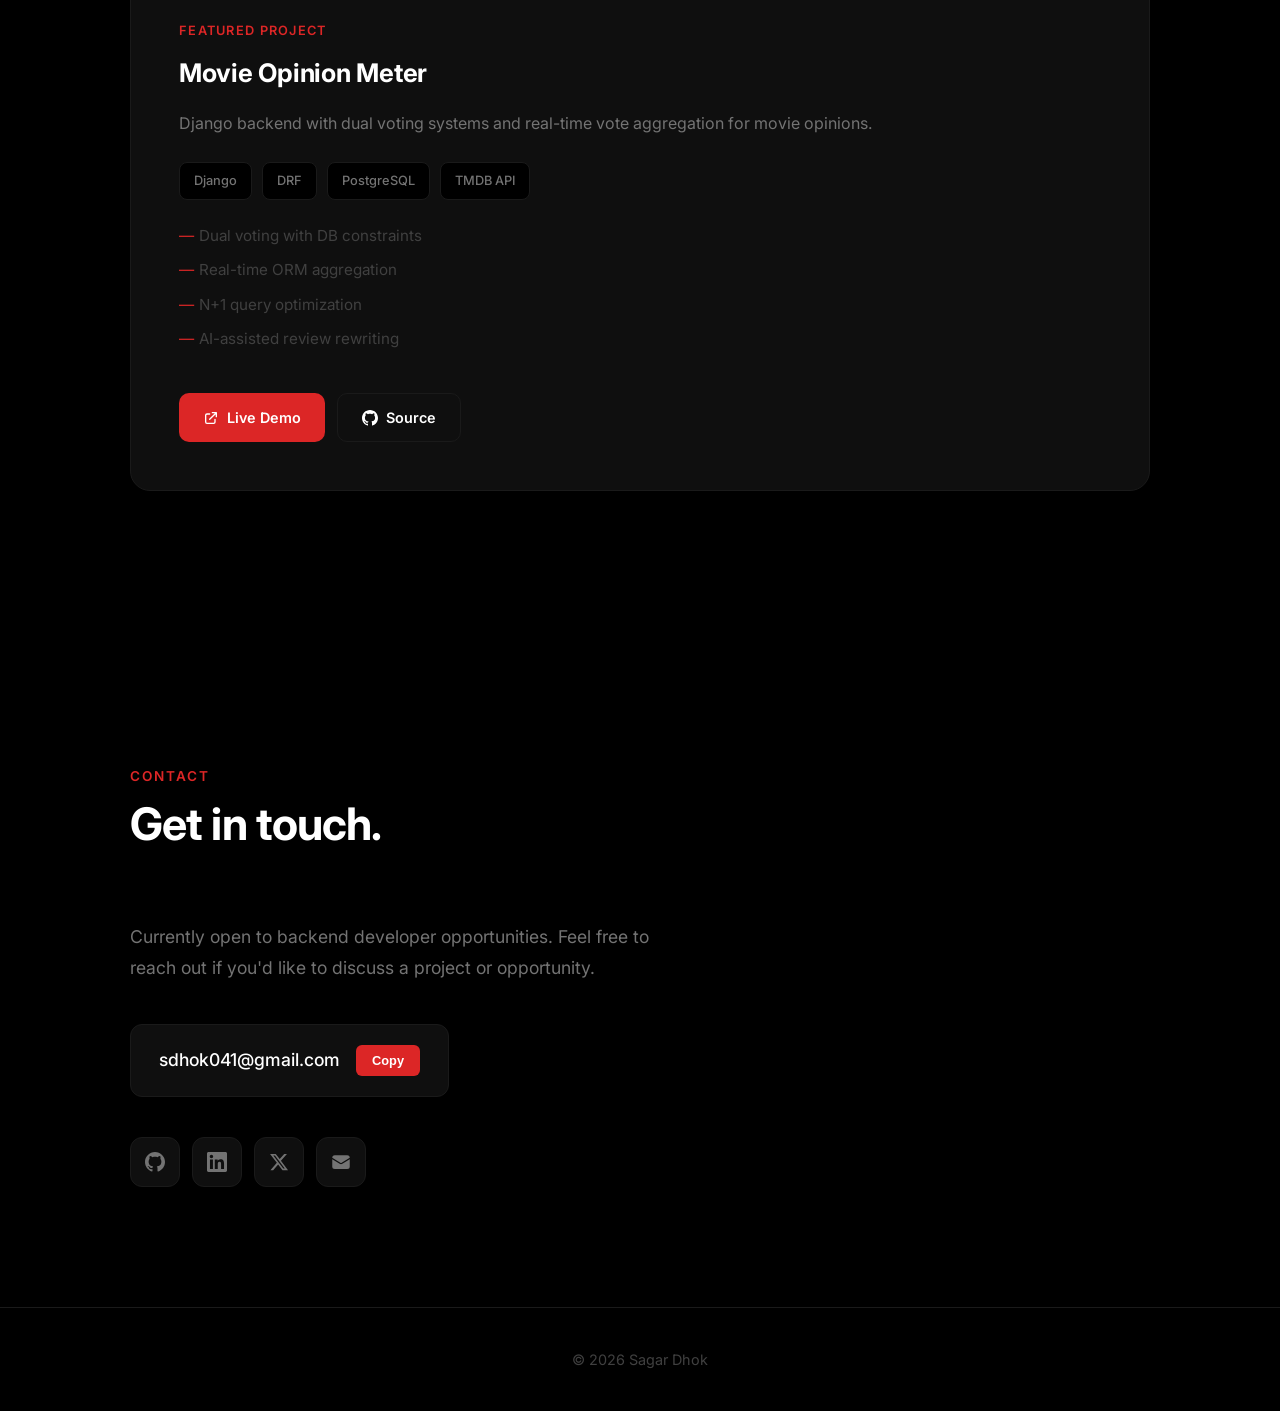
==== commit 644168d7: "Update footer copyright year to 2026" ====
--- a/index.html
+++ b/index.html
@@ -279,7 +279,7 @@
 
 <!-- Footer -->
 <footer class="footer">
-    <p>© 2025 Sagar Dhok</p>
+    <p>© 2026 Sagar Dhok</p>
 </footer>
 
 </body>
--- a/static/css/style.css
+++ b/static/css/style.css
@@ -759,11 +759,13 @@
 }
 
 /* ================= RESPONSIVE ================= */
+
+/* Tablet */
 @media (max-width: 900px) {
     .hero-inner {
         grid-template-columns: 1fr;
         text-align: center;
-        gap: 60px;
+        gap: 48px;
     }
 
     .hero-photo {
@@ -772,6 +774,8 @@
 
     .hero-description {
         max-width: 100%;
+        margin-left: auto;
+        margin-right: auto;
     }
 
     .hero-buttons {
@@ -785,71 +789,296 @@
     .stats {
         gap: 24px;
     }
-}
-
+
+    .about-content {
+        max-width: 100%;
+    }
+
+    .contact-content {
+        max-width: 100%;
+    }
+}
+
+/* Mobile */
 @media (max-width: 640px) {
 
+    /* Base spacing */
     .container,
     section,
     .nav,
     .hero {
-        padding-left: 24px;
-        padding-right: 24px;
+        padding-left: 20px;
+        padding-right: 20px;
+    }
+
+    /* Navigation */
+    .nav {
+        padding: 16px 20px;
+    }
+
+    .nav-logo {
+        font-size: 0.95rem;
     }
 
     .nav-links {
         display: none;
     }
 
-    section {
-        padding-top: 80px;
-        padding-bottom: 80px;
+    .nav-cta {
+        padding: 8px 16px;
+        font-size: 0.8rem;
+    }
+
+    /* Hero */
+    .hero {
+        min-height: auto;
+        padding-top: 100px;
+        padding-bottom: 60px;
+    }
+
+    .hero-inner {
+        gap: 40px;
     }
 
     .photo {
-        width: 240px;
-        height: 240px;
+        width: 200px;
+        height: 200px;
+        border-width: 2px;
     }
 
     .photo-glow {
-        width: 280px;
-        height: 280px;
-    }
-
-    .skills-grid {
-        grid-template-columns: 1fr;
-    }
-
-    .stats {
-        grid-template-columns: repeat(3, 1fr);
-        gap: 16px;
-    }
-
-    .stat-value {
-        font-size: 2rem;
-    }
-
-    .project-card {
-        padding: 28px;
+        width: 230px;
+        height: 230px;
+    }
+
+    .status {
+        bottom: 10px;
+        right: 10px;
+        padding: 6px 12px;
+        font-size: 0.7rem;
+    }
+
+    .status-dot {
+        width: 6px;
+        height: 6px;
+    }
+
+    .hero-content h1 {
+        font-size: 1.8rem;
+        margin-bottom: 16px;
+    }
+
+    .hero-description {
+        font-size: 1rem;
+        margin-bottom: 28px;
     }
 
     .hero-buttons {
         flex-direction: column;
+        gap: 12px;
     }
 
     .btn {
         width: 100%;
         justify-content: center;
+        padding: 14px 24px;
+        font-size: 0.9rem;
+    }
+
+    /* Sections */
+    section {
+        padding-top: 60px;
+        padding-bottom: 60px;
+    }
+
+    .section-label {
+        font-size: 0.75rem;
+        margin-bottom: 12px;
+    }
+
+    .section-title {
+        font-size: 1.6rem;
+        margin-bottom: 40px;
+    }
+
+    /* About */
+    .about-content p {
+        font-size: 1rem;
+    }
+
+    .stats {
+        grid-template-columns: repeat(3, 1fr);
+        gap: 12px;
+        margin-top: 40px;
+        padding-top: 40px;
+    }
+
+    .stat-value {
+        font-size: 1.8rem;
+    }
+
+    .stat-label {
+        font-size: 0.75rem;
+    }
+
+    /* Skills */
+    .skills-grid {
+        grid-template-columns: 1fr;
+        gap: 16px;
+    }
+
+    .skill-card {
+        padding: 24px;
+        border-radius: 12px;
+    }
+
+    .skill-icon {
+        font-size: 1.6rem;
+        margin-bottom: 14px;
+    }
+
+    .skill-card h4 {
+        font-size: 1rem;
+    }
+
+    .skill-card p {
+        font-size: 0.85rem;
+        margin-bottom: 14px;
+    }
+
+    .skill-tags span {
+        font-size: 0.7rem;
+        padding: 5px 10px;
+    }
+
+    /* Projects */
+    .project-card {
+        padding: 24px;
+        border-radius: 16px;
+        margin-bottom: 20px;
+    }
+
+    .project-label {
+        font-size: 0.7rem;
+    }
+
+    .project-card h3 {
+        font-size: 1.3rem;
+        margin-bottom: 12px;
+    }
+
+    .project-card>.project-content>p {
+        font-size: 0.9rem;
+        margin-bottom: 20px;
+    }
+
+    .project-tech {
+        gap: 8px;
+        margin-bottom: 20px;
+    }
+
+    .project-tech span {
+        font-size: 0.7rem;
+        padding: 6px 10px;
+    }
+
+    .project-features li {
+        font-size: 0.85rem;
+        margin-bottom: 8px;
+    }
+
+    .project-links {
+        flex-direction: column;
+        gap: 10px;
+    }
+
+    .project-links a {
+        width: 100%;
+        justify-content: center;
+        padding: 12px 20px;
+        font-size: 0.85rem;
+    }
+
+    /* Contact */
+    .contact-content>p {
+        font-size: 1rem;
+        margin-bottom: 28px;
     }
 
     .contact-email {
         flex-direction: column;
         text-align: center;
         width: 100%;
+        padding: 16px 20px;
+        gap: 12px;
+    }
+
+    .contact-email span {
+        font-size: 0.95rem;
+    }
+
+    .copy-btn {
+        width: 100%;
+        padding: 10px 16px;
     }
 
     .socials {
         justify-content: center;
+        gap: 10px;
+    }
+
+    .social-btn {
+        width: 46px;
+        height: 46px;
+    }
+
+    /* Footer */
+    .footer {
+        padding: 28px 20px;
+    }
+
+    .footer p {
+        font-size: 0.8rem;
+    }
+
+    /* Disable heavy animations on mobile for performance */
+    .photo {
+        animation: none;
+    }
+
+    .photo-glow {
+        animation: none;
+    }
+
+    .skill-card:hover,
+    .project-card:hover,
+    .social-btn:hover {
+        transform: none;
+    }
+}
+
+/* Small phones */
+@media (max-width: 380px) {
+    .photo {
+        width: 160px;
+        height: 160px;
+    }
+
+    .photo-glow {
+        width: 180px;
+        height: 180px;
+    }
+
+    .hero-content h1 {
+        font-size: 1.5rem;
+    }
+
+    .stat-value {
+        font-size: 1.5rem;
+    }
+
+    .stats {
+        gap: 8px;
     }
 }
 
@@ -859,7 +1088,7 @@
 }
 
 ::-webkit-scrollbar {
-    width: 8px;
+    width: 6px;
 }
 
 ::-webkit-scrollbar-track {
@@ -868,7 +1097,7 @@
 
 ::-webkit-scrollbar-thumb {
     background: var(--red-dark);
-    border-radius: 4px;
+    border-radius: 3px;
 }
 
 ::-webkit-scrollbar-thumb:hover {
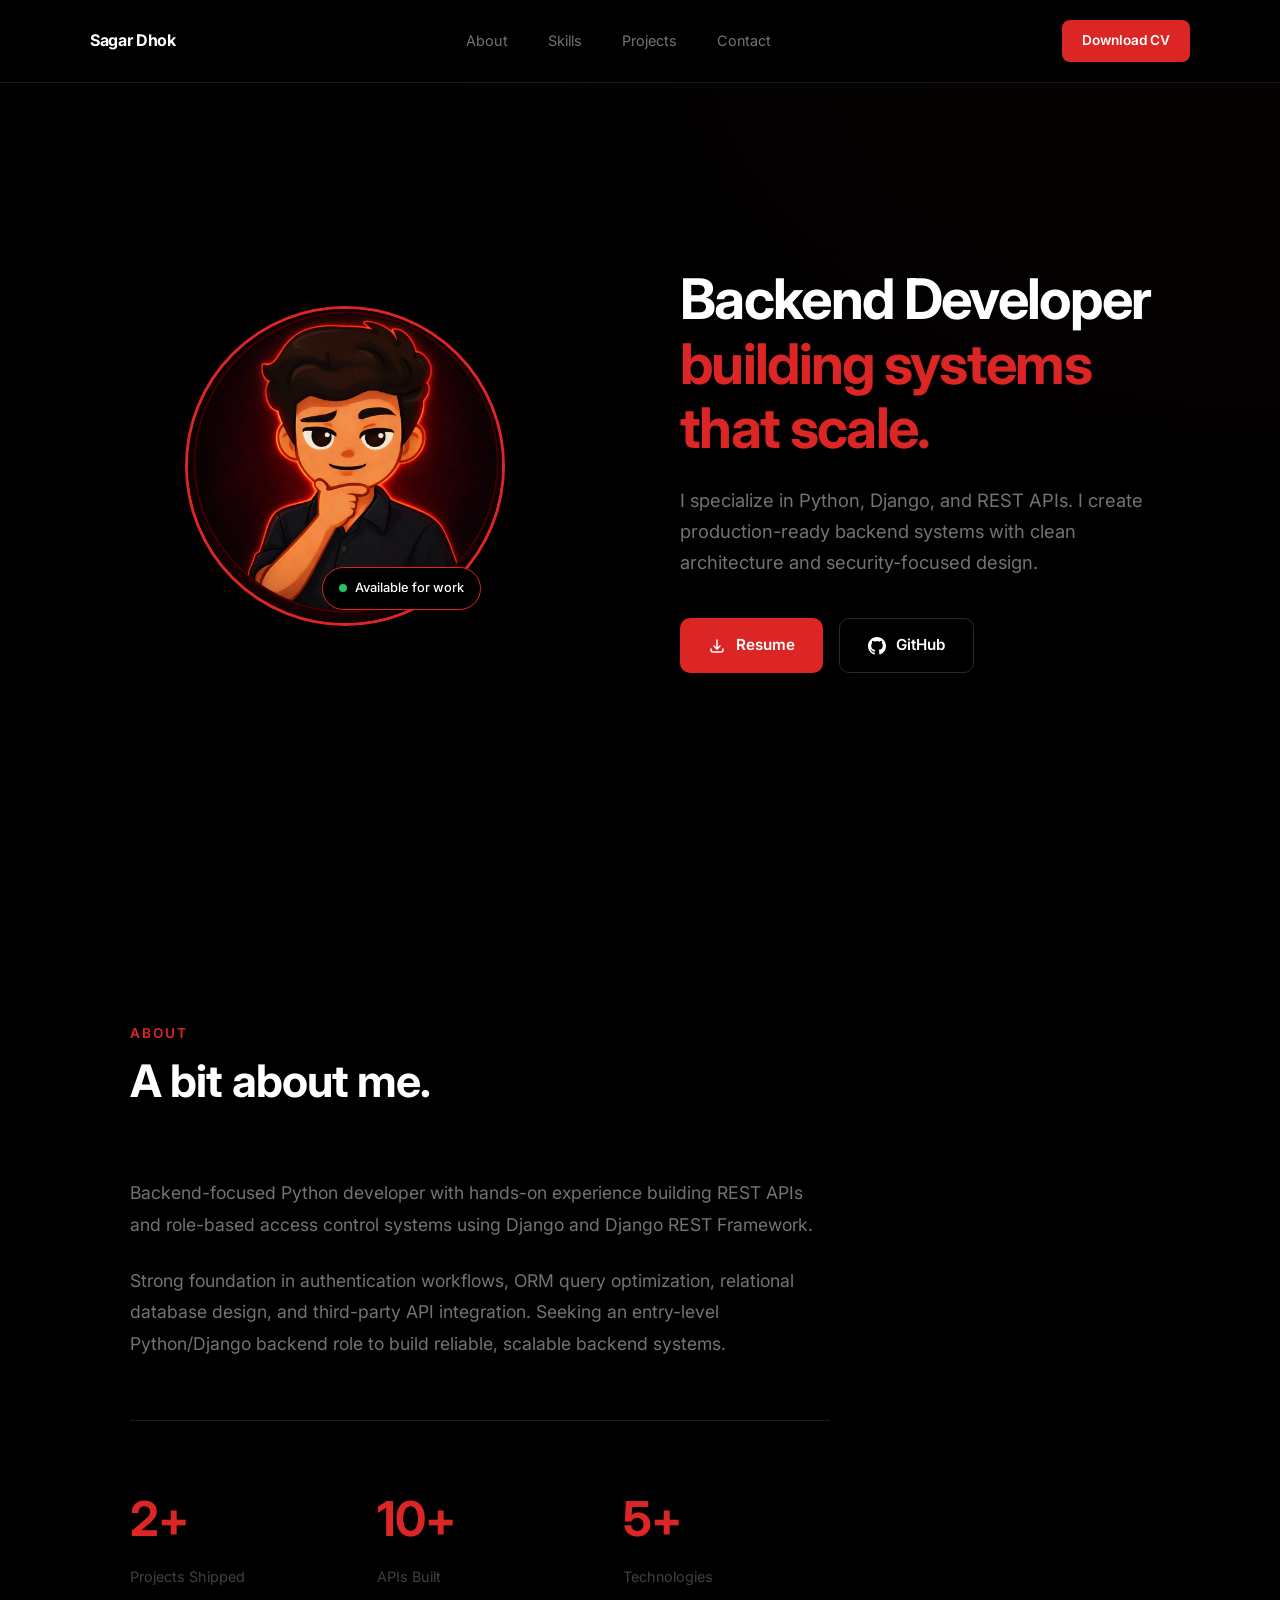
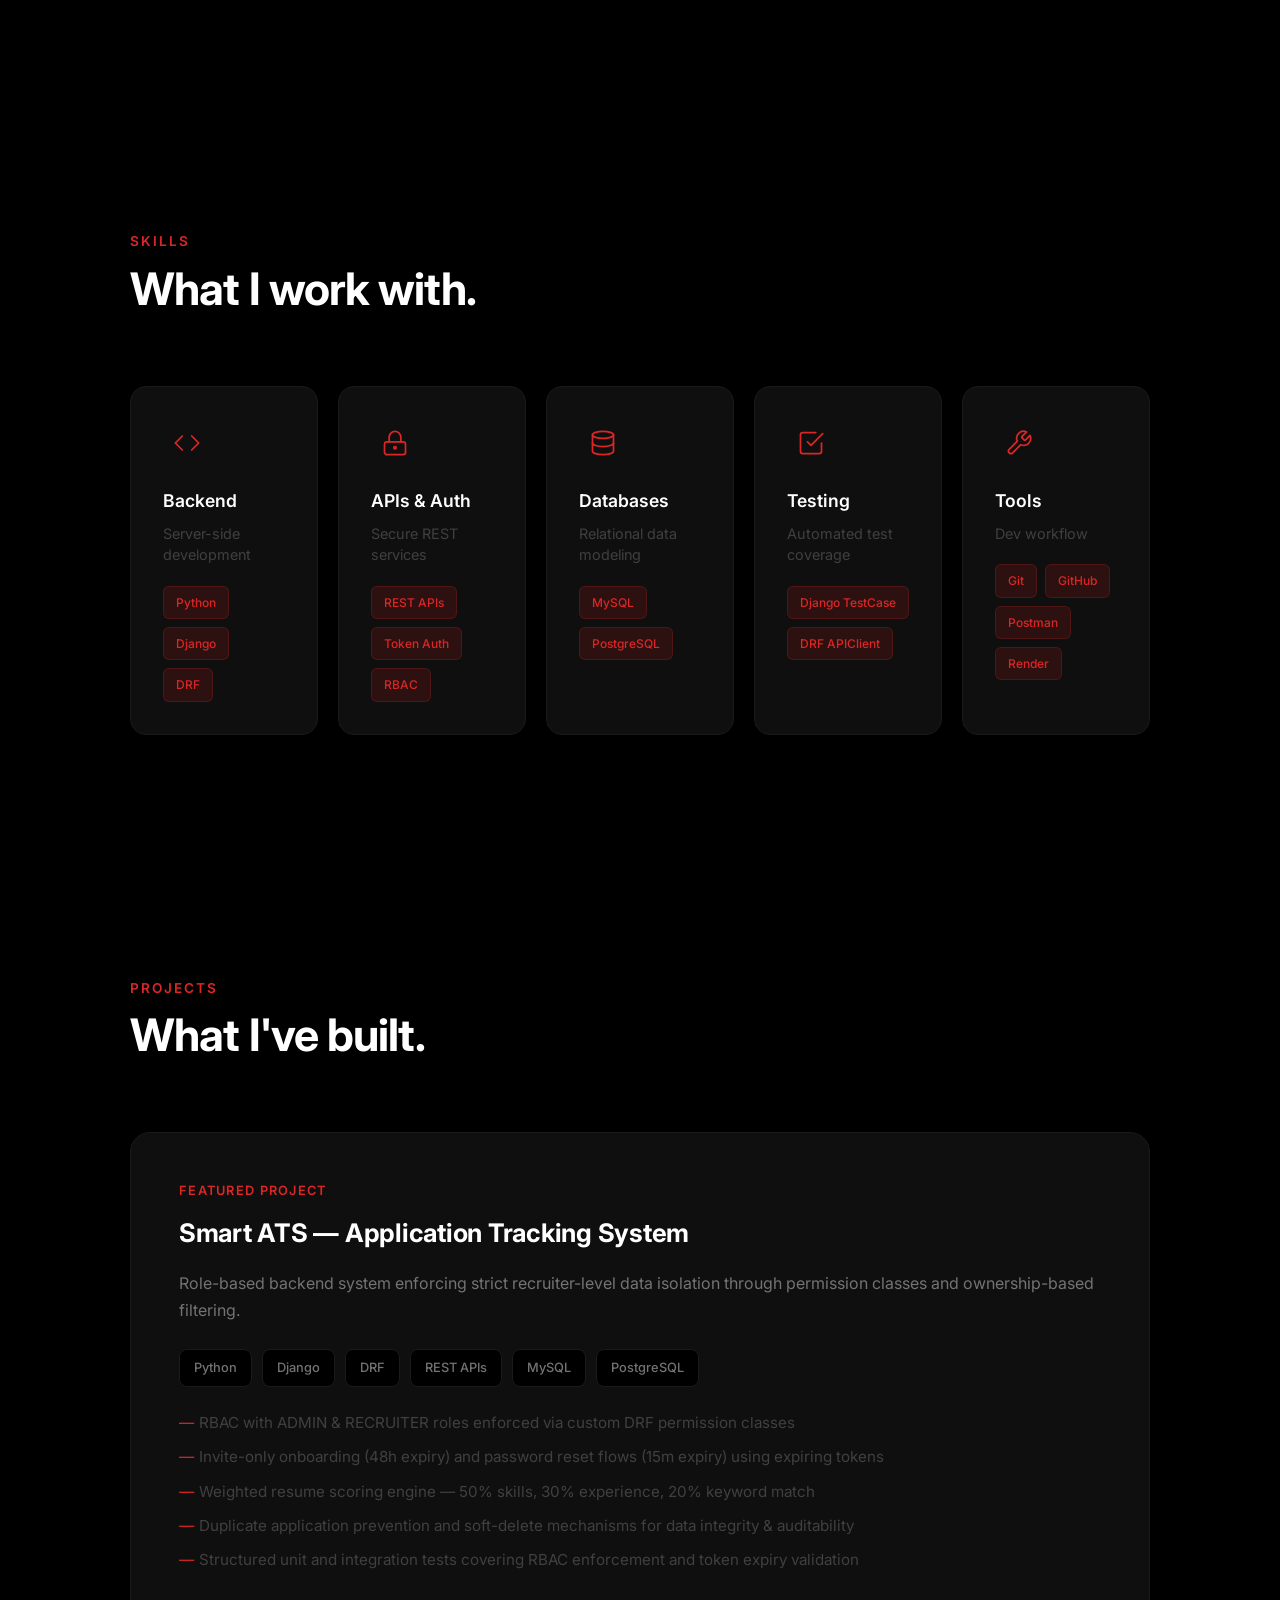
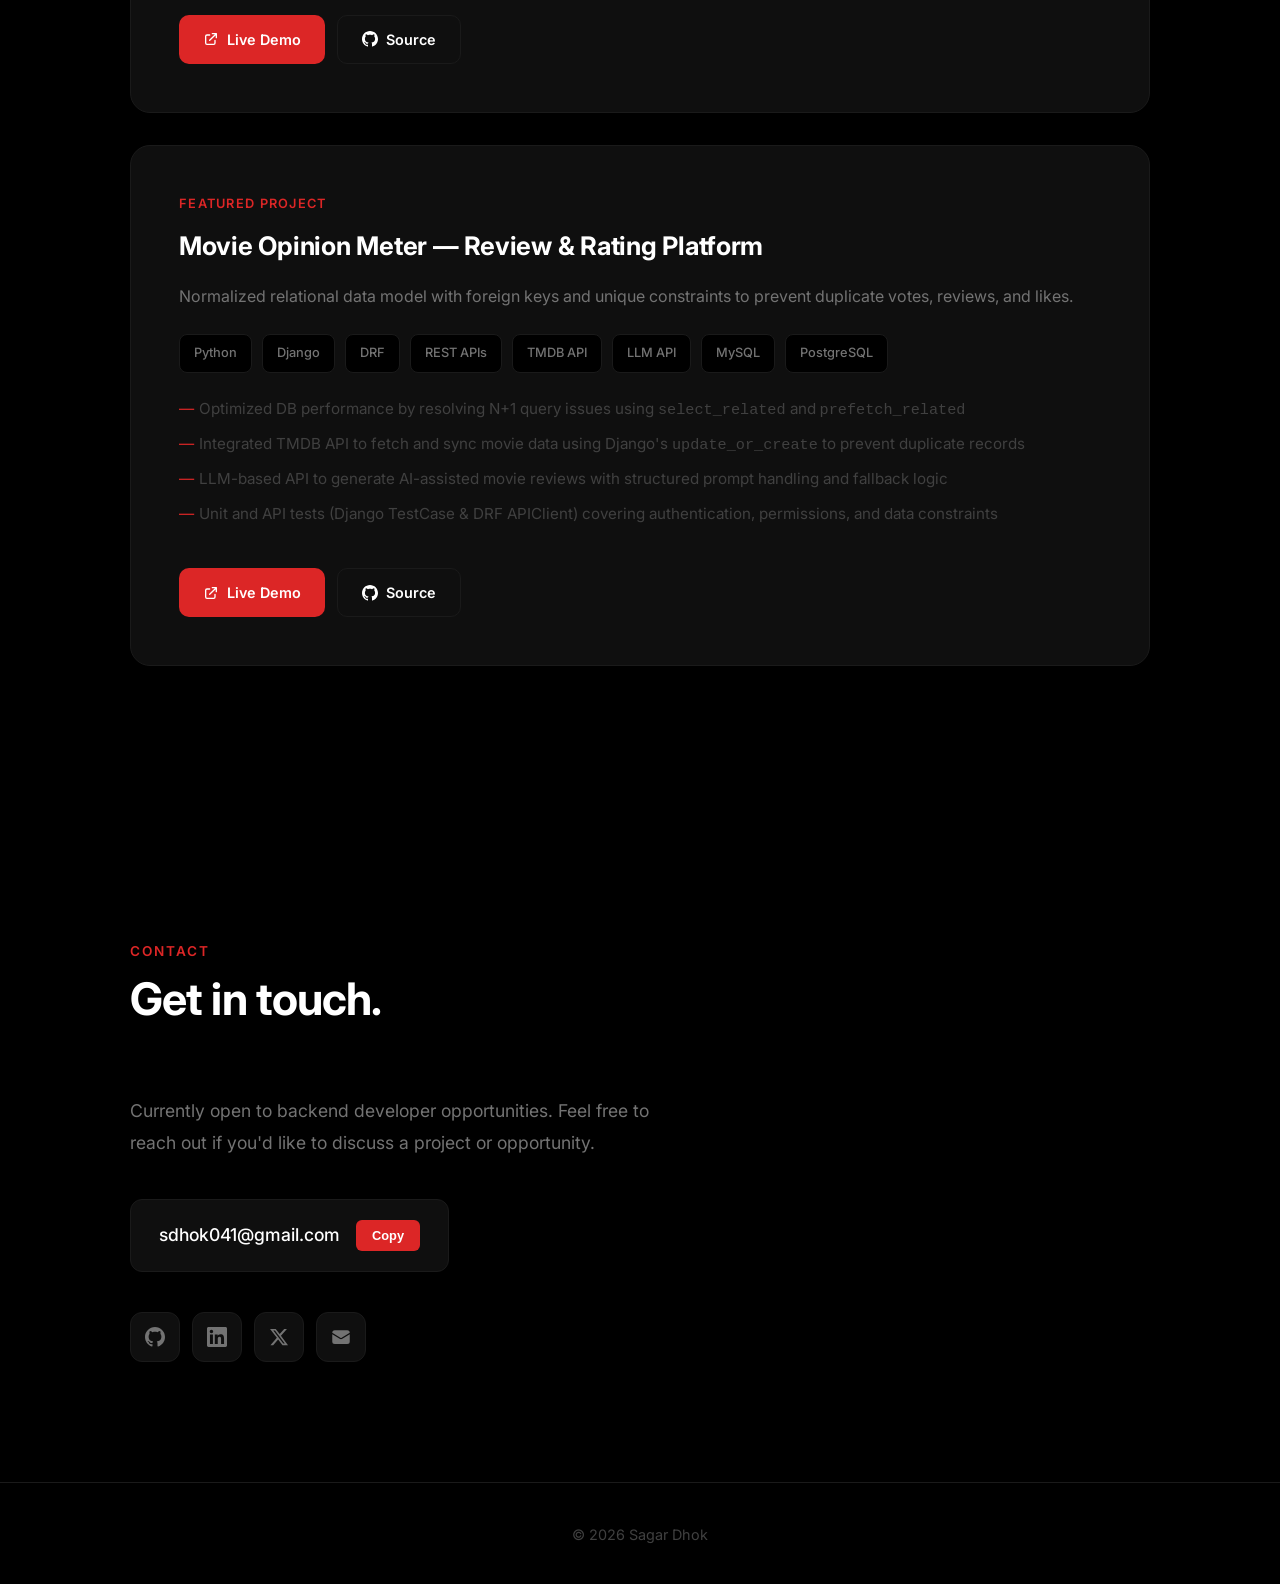
==== commit 4ffd5b8b: "commit" ====
--- a/index.html
+++ b/index.html
@@ -19,7 +19,7 @@
             <li><a href="#projects">Projects</a></li>
             <li><a href="#contact">Contact</a></li>
         </ul>
-        <a href="/static/resume/sagar_dhok_resume2.pdf" class="nav-cta" download>Download CV</a>
+        <a href="/static/resume/SagarDhok_Python_Backend_Developer.pdf" class="nav-cta" download>Download CV</a>
     </div>
 </nav>
 
@@ -47,7 +47,7 @@
                 backend systems with clean architecture and security-focused design.
             </p>
             <div class="hero-buttons">
-                <a href="/static/resume/sagar_dhok_resume2.pdf" class="btn btn-primary" download>
+                <a href="/static/resume/SagarDhok_Python_Backend_Developer.pdf" class="btn btn-primary" download>
                     <svg xmlns="http://www.w3.org/2000/svg" fill="none" viewBox="0 0 24 24" stroke="currentColor" stroke-width="2">
                         <path stroke-linecap="round" stroke-linejoin="round" d="M4 16v1a3 3 0 003 3h10a3 3 0 003-3v-1m-4-4l-4 4m0 0l-4-4m4 4V4" />
                     </svg>
@@ -72,12 +72,13 @@
         
         <div class="about-content">
             <p>
-                I'm a Backend Developer passionate about building robust server-side applications. 
-                My focus is on creating clean, maintainable code with production-grade architecture.
+                Backend-focused Python developer with hands-on experience building REST APIs and
+                role-based access control systems using Django and Django REST Framework.
             </p>
             <p>
-                I work with Python and Django to build REST APIs, implement secure authentication 
-                systems, and design efficient database schemas that solve real problems.
+                Strong foundation in authentication workflows, ORM query optimization, relational
+                database design, and third-party API integration. Seeking an entry-level Python/Django
+                backend role to build reliable, scalable backend systems.
             </p>
             
             <div class="stats">
@@ -104,9 +105,11 @@
         <span class="section-label">Skills</span>
         <h2 class="section-title">What I work with.</h2>
         
-        <div class="skills-grid">
-            <div class="skill-card">
-                <span class="skill-icon">⚡</span>
+        <div class="skills-grid skills-grid-5">
+            <div class="skill-card">
+                <span class="skill-icon">
+                    <svg xmlns="http://www.w3.org/2000/svg" width="28" height="28" viewBox="0 0 24 24" fill="none" stroke="currentColor" stroke-width="1.5" stroke-linecap="round" stroke-linejoin="round"><polyline points="16 18 22 12 16 6"></polyline><polyline points="8 6 2 12 8 18"></polyline></svg>
+                </span>
                 <h4>Backend</h4>
                 <p>Server-side development</p>
                 <div class="skill-tags">
@@ -117,35 +120,53 @@
             </div>
             
             <div class="skill-card">
-                <span class="skill-icon">🗄️</span>
+                <span class="skill-icon">
+                    <svg xmlns="http://www.w3.org/2000/svg" width="28" height="28" viewBox="0 0 24 24" fill="none" stroke="currentColor" stroke-width="1.5" stroke-linecap="round" stroke-linejoin="round"><rect x="3" y="11" width="18" height="11" rx="2" ry="2"></rect><path d="M7 11V7a5 5 0 0 1 10 0v4"></path><circle cx="12" cy="16" r="1"></circle></svg>
+                </span>
+                <h4>APIs &amp; Auth</h4>
+                <p>Secure REST services</p>
+                <div class="skill-tags">
+                    <span>REST APIs</span>
+                    <span>Token Auth</span>
+                    <span>RBAC</span>
+                </div>
+            </div>
+
+            <div class="skill-card">
+                <span class="skill-icon">
+                    <svg xmlns="http://www.w3.org/2000/svg" width="28" height="28" viewBox="0 0 24 24" fill="none" stroke="currentColor" stroke-width="1.5" stroke-linecap="round" stroke-linejoin="round"><ellipse cx="12" cy="5" rx="9" ry="3"></ellipse><path d="M21 12c0 1.66-4 3-9 3s-9-1.34-9-3"></path><path d="M3 5v14c0 1.66 4 3 9 3s9-1.34 9-3V5"></path></svg>
+                </span>
                 <h4>Databases</h4>
-                <p>Data modeling</p>
-                <div class="skill-tags">
+                <p>Relational data modeling</p>
+                <div class="skill-tags">
+                    <span>MySQL</span>
                     <span>PostgreSQL</span>
-                    <span>MySQL</span>
-                    <span>SQLite</span>
-                </div>
-            </div>
-            
-            <div class="skill-card">
-                <span class="skill-icon">🔐</span>
-                <h4>APIs</h4>
-                <p>Secure services</p>
-                <div class="skill-tags">
-                    <span>REST</span>
-                    <span>Auth</span>
-                    <span>RBAC</span>
-                </div>
-            </div>
-            
-            <div class="skill-card">
-                <span class="skill-icon">🛠️</span>
+                </div>
+            </div>
+
+            <div class="skill-card">
+                <span class="skill-icon">
+                    <svg xmlns="http://www.w3.org/2000/svg" width="28" height="28" viewBox="0 0 24 24" fill="none" stroke="currentColor" stroke-width="1.5" stroke-linecap="round" stroke-linejoin="round"><path d="M9 11l3 3L22 4"></path><path d="M21 12v7a2 2 0 0 1-2 2H5a2 2 0 0 1-2-2V5a2 2 0 0 1 2-2h11"></path></svg>
+                </span>
+                <h4>Testing</h4>
+                <p>Automated test coverage</p>
+                <div class="skill-tags">
+                    <span>Django TestCase</span>
+                    <span>DRF APIClient</span>
+                </div>
+            </div>
+            
+            <div class="skill-card">
+                <span class="skill-icon">
+                    <svg xmlns="http://www.w3.org/2000/svg" width="28" height="28" viewBox="0 0 24 24" fill="none" stroke="currentColor" stroke-width="1.5" stroke-linecap="round" stroke-linejoin="round"><path d="M14.7 6.3a1 1 0 0 0 0 1.4l1.6 1.6a1 1 0 0 0 1.4 0l3.77-3.77a6 6 0 0 1-7.94 7.94l-6.91 6.91a2.12 2.12 0 0 1-3-3l6.91-6.91a6 6 0 0 1 7.94-7.94l-3.76 3.76z"></path></svg>
+                </span>
                 <h4>Tools</h4>
                 <p>Dev workflow</p>
                 <div class="skill-tags">
                     <span>Git</span>
                     <span>GitHub</span>
                     <span>Postman</span>
+                    <span>Render</span>
                 </div>
             </div>
         </div>
@@ -162,21 +183,24 @@
         <div class="project-card">
             <div class="project-content">
                 <span class="project-label">Featured Project</span>
-                <h3>Smart ATS</h3>
-                <p>Role-based recruitment platform with 4-tier access hierarchy and secure invite-only recruiter onboarding.</p>
+                <h3>Smart ATS &#8212; Application Tracking System</h3>
+                <p>Role-based backend system enforcing strict recruiter-level data isolation through permission classes and ownership-based filtering.</p>
                 
                 <div class="project-tech">
+                    <span>Python</span>
                     <span>Django</span>
                     <span>DRF</span>
+                    <span>REST APIs</span>
+                    <span>MySQL</span>
                     <span>PostgreSQL</span>
-                    <span>Supabase</span>
                 </div>
                 
                 <ul class="project-features">
-                    <li>4-tier RBAC with custom DRF permissions</li>
-                    <li>UUID-based invite tokens with expiration</li>
-                    <li>Fault-tolerant PDF resume parsing</li>
-                    <li>Cloud-native storage on Supabase</li>
+                    <li>RBAC with ADMIN &amp; RECRUITER roles enforced via custom DRF permission classes</li>
+                    <li>Invite-only onboarding (48h expiry) and password reset flows (15m expiry) using expiring tokens</li>
+                    <li>Weighted resume scoring engine &#8212; 50% skills, 30% experience, 20% keyword match</li>
+                    <li>Duplicate application prevention and soft-delete mechanisms for data integrity &amp; auditability</li>
+                    <li>Structured unit and integration tests covering RBAC enforcement and token expiry validation</li>
                 </ul>
                 
                 <div class="project-links">
@@ -200,21 +224,25 @@
         <div class="project-card">
             <div class="project-content">
                 <span class="project-label">Featured Project</span>
-                <h3>Movie Opinion Meter</h3>
-                <p>Django backend with dual voting systems and real-time vote aggregation for movie opinions.</p>
+                <h3>Movie Opinion Meter &#8212; Review &amp; Rating Platform</h3>
+                <p>Normalized relational data model with foreign keys and unique constraints to prevent duplicate votes, reviews, and likes.</p>
                 
                 <div class="project-tech">
+                    <span>Python</span>
                     <span>Django</span>
                     <span>DRF</span>
+                    <span>REST APIs</span>
+                    <span>TMDB API</span>
+                    <span>LLM API</span>
+                    <span>MySQL</span>
                     <span>PostgreSQL</span>
-                    <span>TMDB API</span>
                 </div>
                 
                 <ul class="project-features">
-                    <li>Dual voting with DB constraints</li>
-                    <li>Real-time ORM aggregation</li>
-                    <li>N+1 query optimization</li>
-                    <li>AI-assisted review rewriting</li>
+                    <li>Optimized DB performance by resolving N+1 query issues using <code>select_related</code> and <code>prefetch_related</code></li>
+                    <li>Integrated TMDB API to fetch and sync movie data using Django's <code>update_or_create</code> to prevent duplicate records</li>
+                    <li>LLM-based API to generate AI-assisted movie reviews with structured prompt handling and fallback logic</li>
+                    <li>Unit and API tests (Django TestCase &amp; DRF APIClient) covering authentication, permissions, and data constraints</li>
                 </ul>
                 
                 <div class="project-links">
@@ -279,7 +307,7 @@
 
 <!-- Footer -->
 <footer class="footer">
-    <p>© 2026 Sagar Dhok</p>
+    <p>&copy; 2026 Sagar Dhok</p>
 </footer>
 
 </body>
--- a/static/css/style.css
+++ b/static/css/style.css
@@ -434,6 +434,10 @@
     gap: 20px;
 }
 
+.skills-grid-5 {
+    grid-template-columns: repeat(5, 1fr);
+}
+
 .skill-card {
     background: var(--bg-card);
     border: 1px solid var(--border);
@@ -468,8 +472,18 @@
 }
 
 .skill-icon {
-    font-size: 2rem;
+    display: flex;
+    align-items: center;
+    justify-content: center;
+    width: 48px;
+    height: 48px;
     margin-bottom: 20px;
+    color: var(--red);
+    transition: color 0.3s;
+}
+
+.skill-card:hover .skill-icon {
+    color: var(--text);
 }
 
 .skill-card h4 {
@@ -782,8 +796,9 @@
         justify-content: center;
     }
 
-    .skills-grid {
-        grid-template-columns: repeat(2, 1fr);
+    .skills-grid,
+    .skills-grid-5 {
+        grid-template-columns: repeat(3, 1fr);
     }
 
     .stats {
@@ -922,7 +937,8 @@
     }
 
     /* Skills */
-    .skills-grid {
+    .skills-grid,
+    .skills-grid-5 {
         grid-template-columns: 1fr;
         gap: 16px;
     }
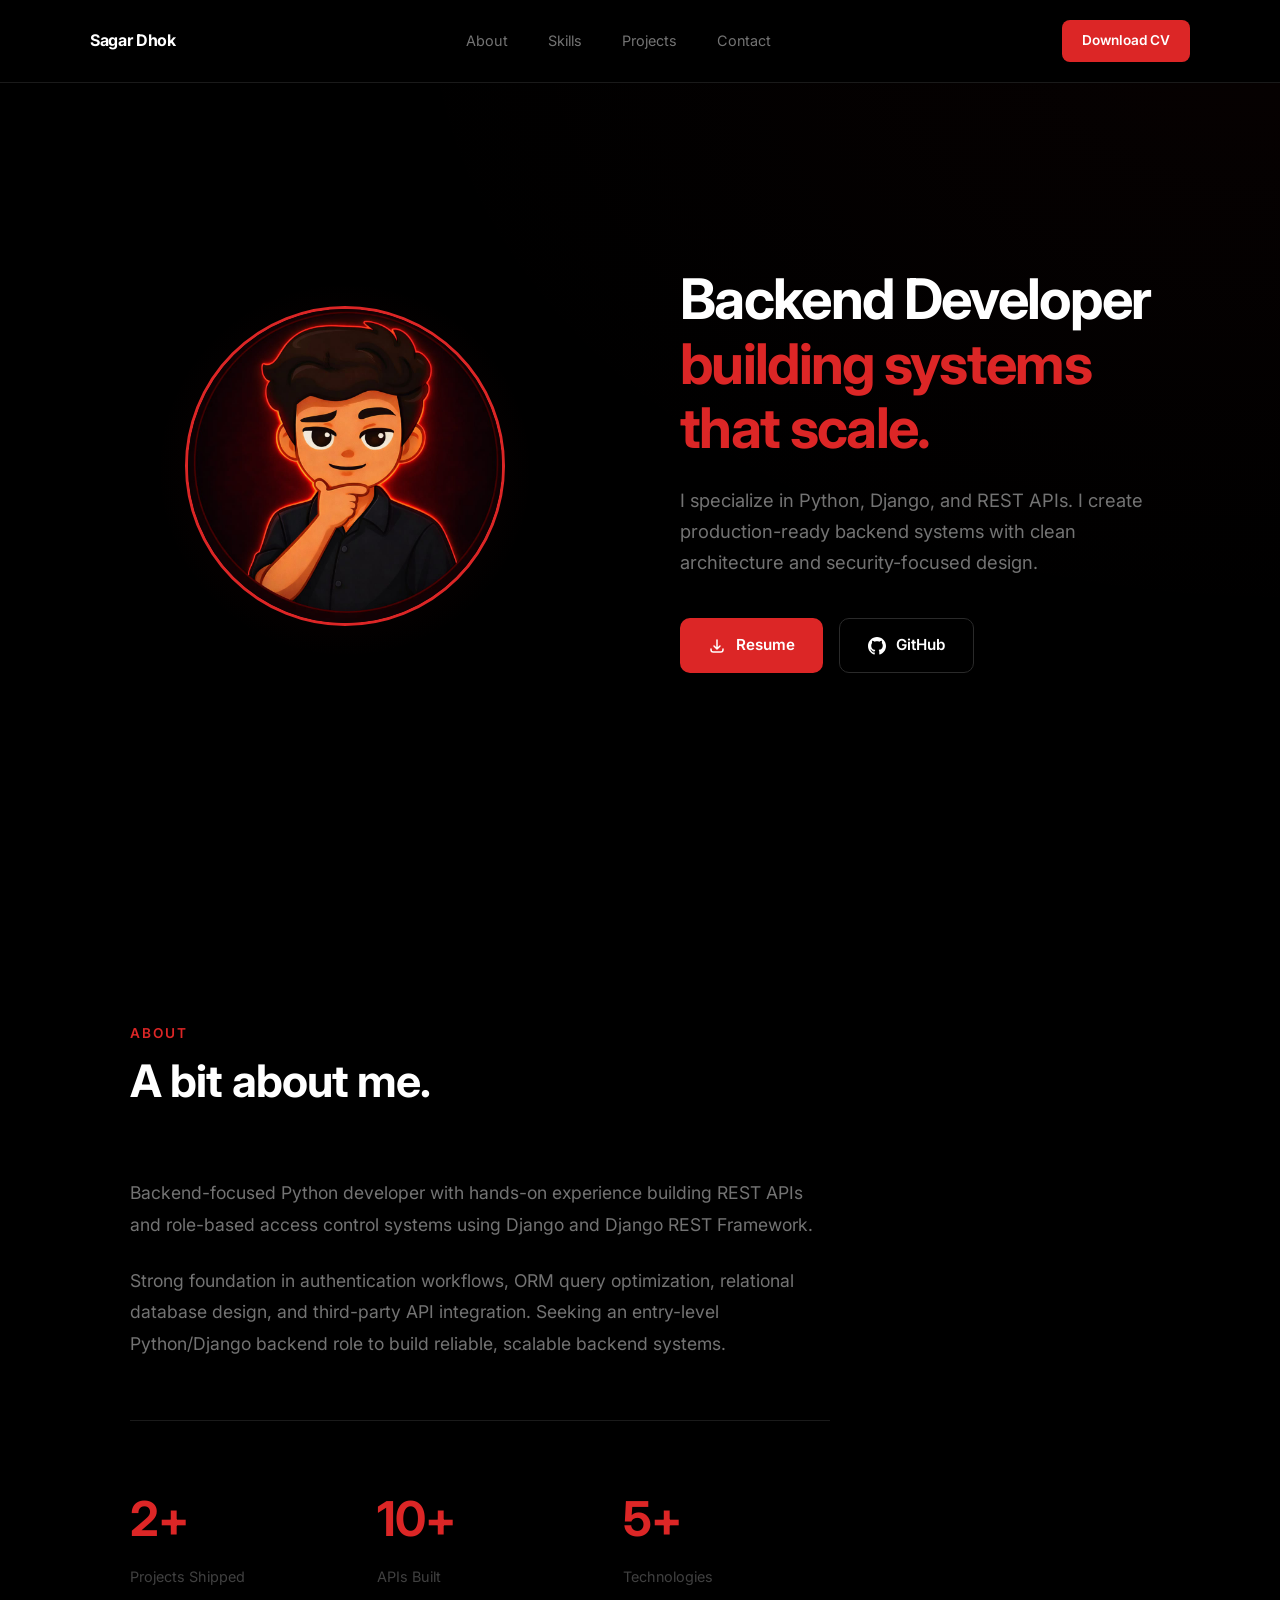
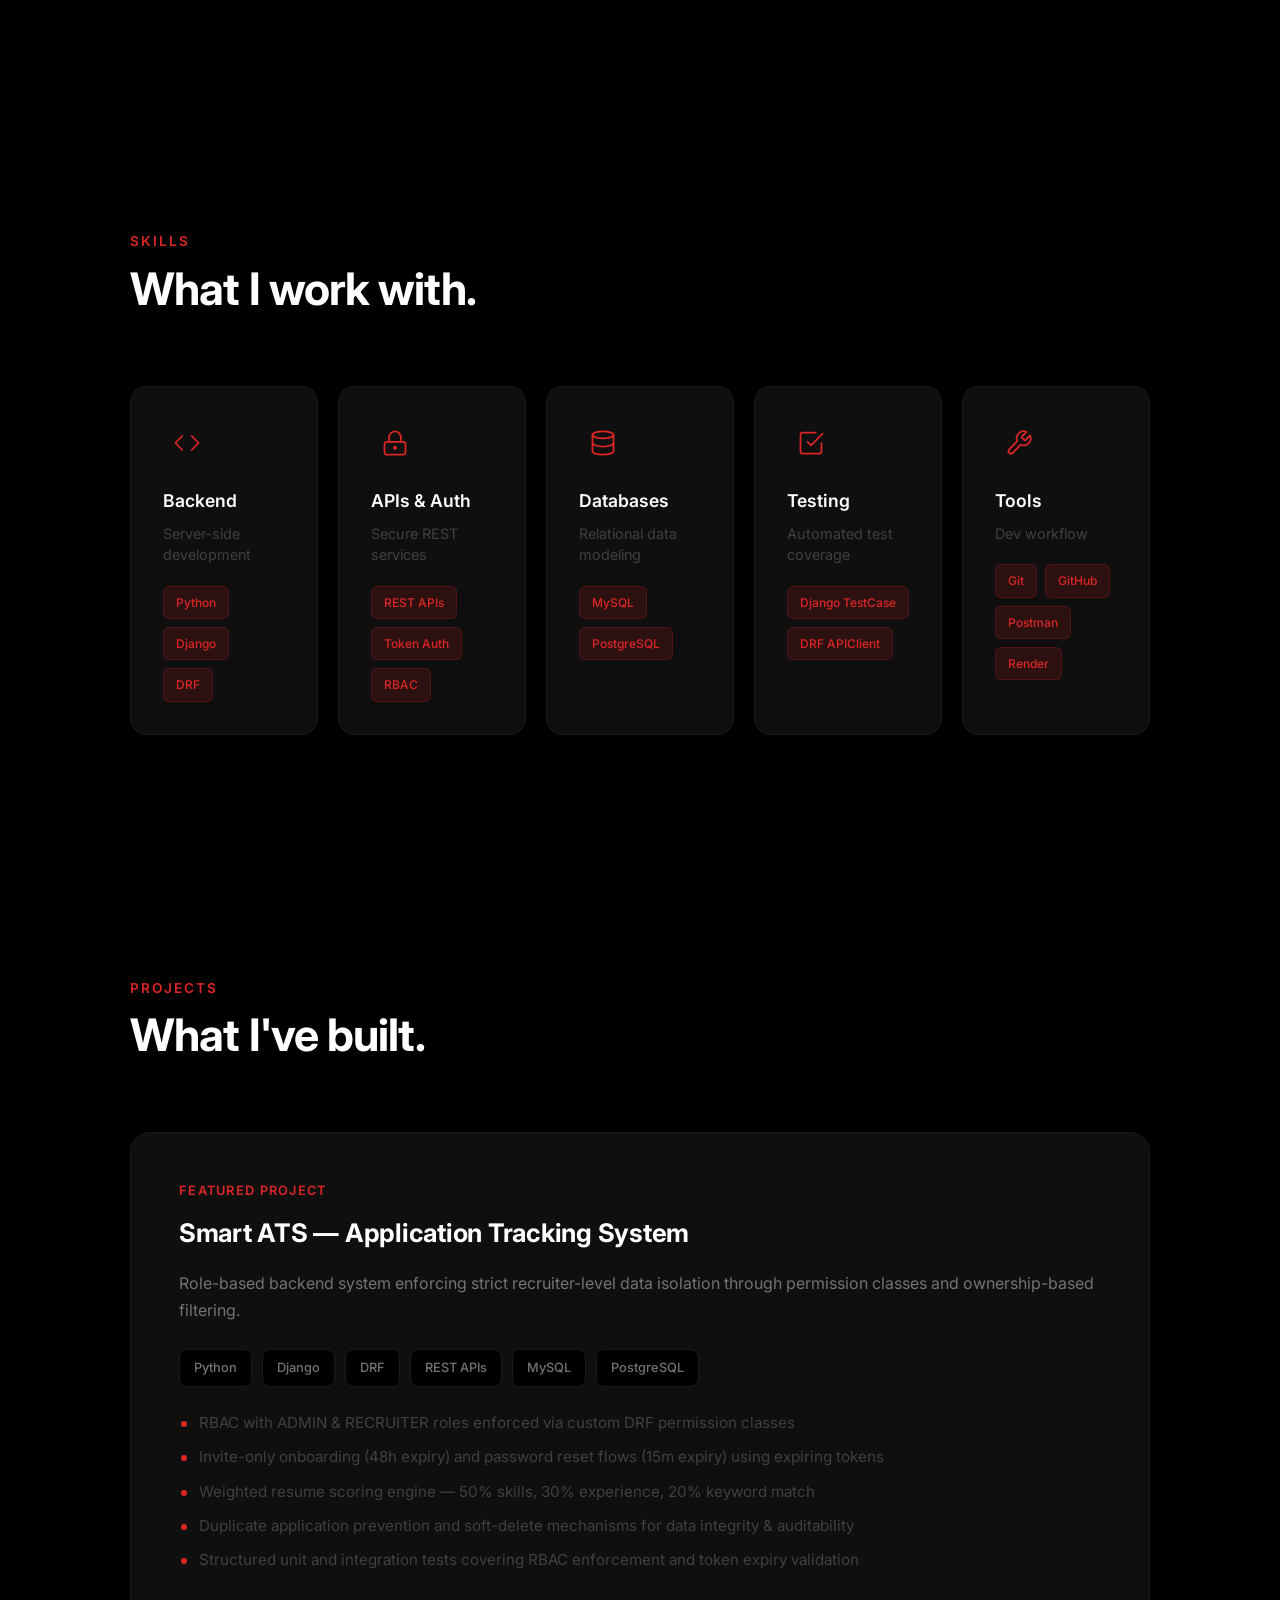
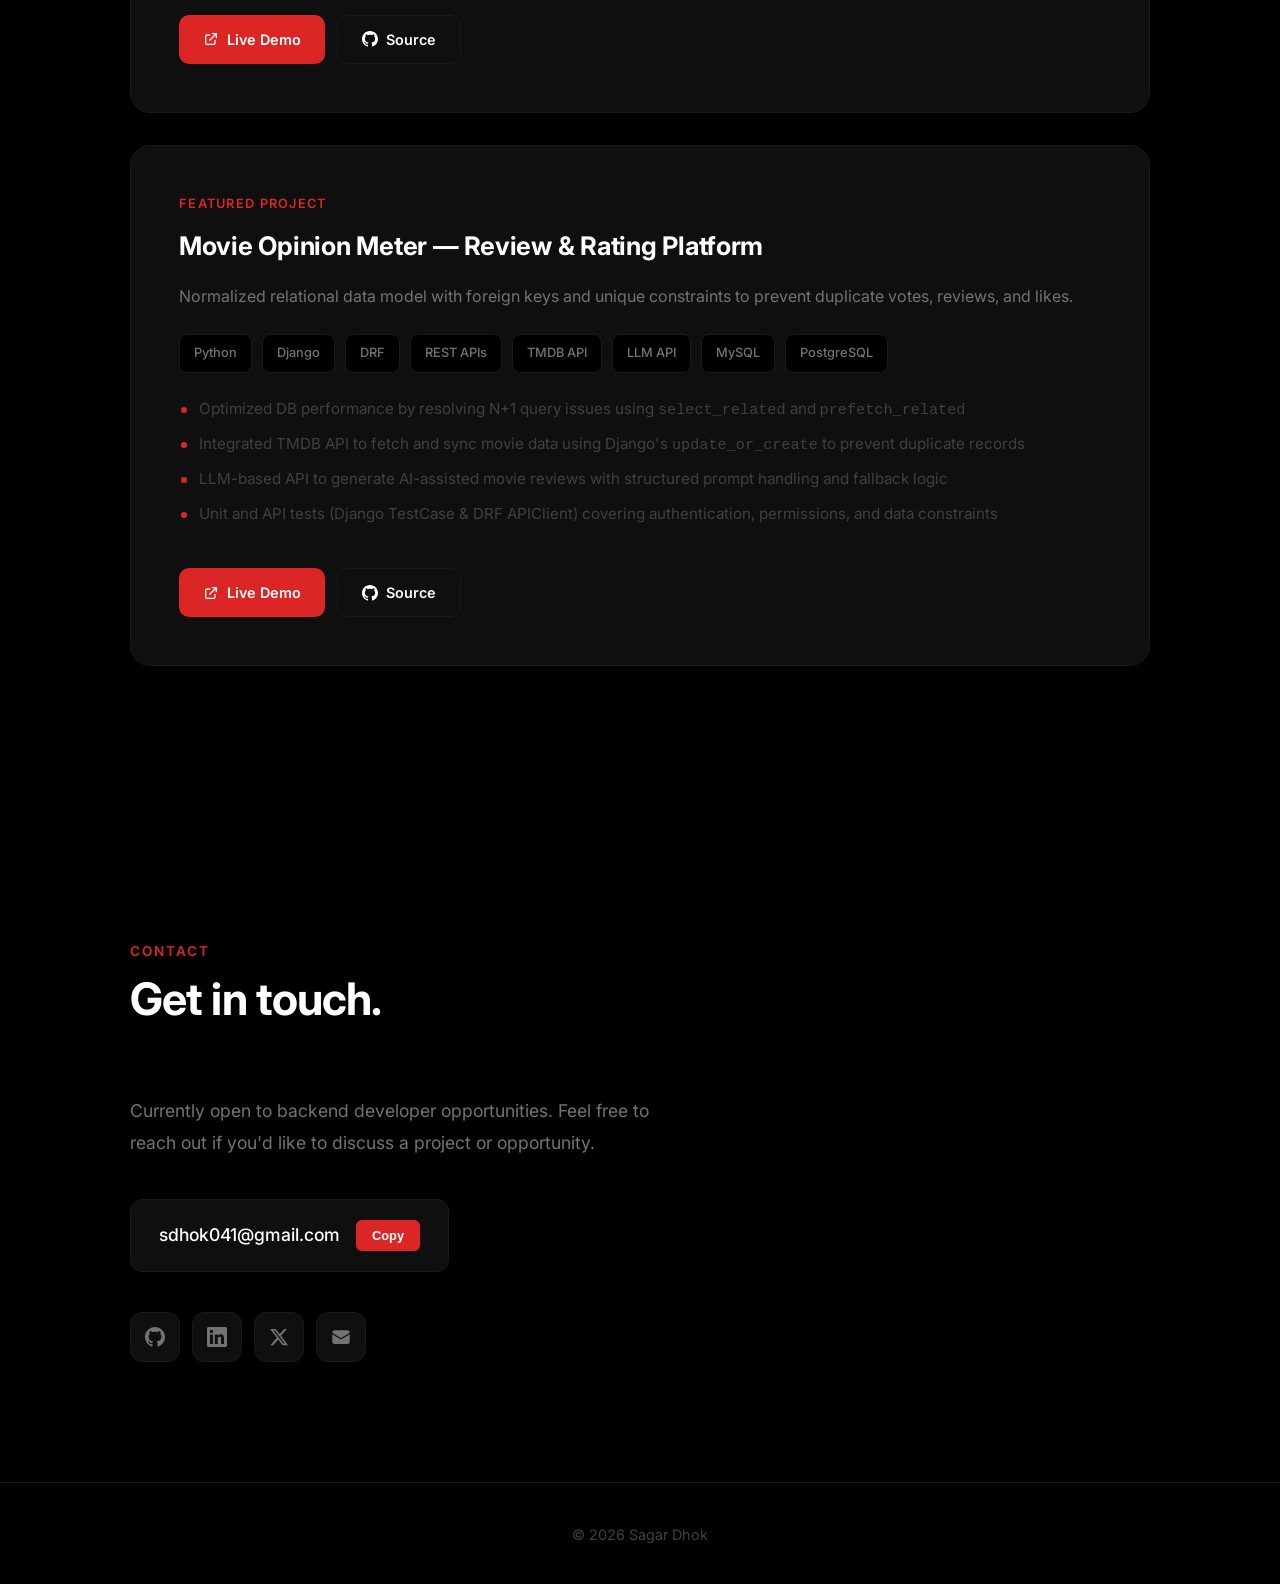
==== commit c23ae99a: "Removed text" ====
--- a/index.html
+++ b/index.html
@@ -32,10 +32,7 @@
             <div class="photo-container">
                 <div class="photo-glow"></div>
                 <img src="/static/images/profile.jpg" alt="Sagar Dhok" class="photo">
-                <div class="status">
-                    <span class="status-dot"></span>
-                    Available for work
-                </div>
+
             </div>
         </div>
         
--- a/static/css/style.css
+++ b/static/css/style.css
@@ -626,10 +626,14 @@
 }
 
 .project-features li::before {
-    content: '—';
+    content: '';
     position: absolute;
-    left: 0;
-    color: var(--red);
+    left: 2px;
+    top: 10px;
+    width: 6px;
+    height: 6px;
+    background: var(--red);
+    border-radius: 50%;
 }
 
 .project-card:hover .project-features li {
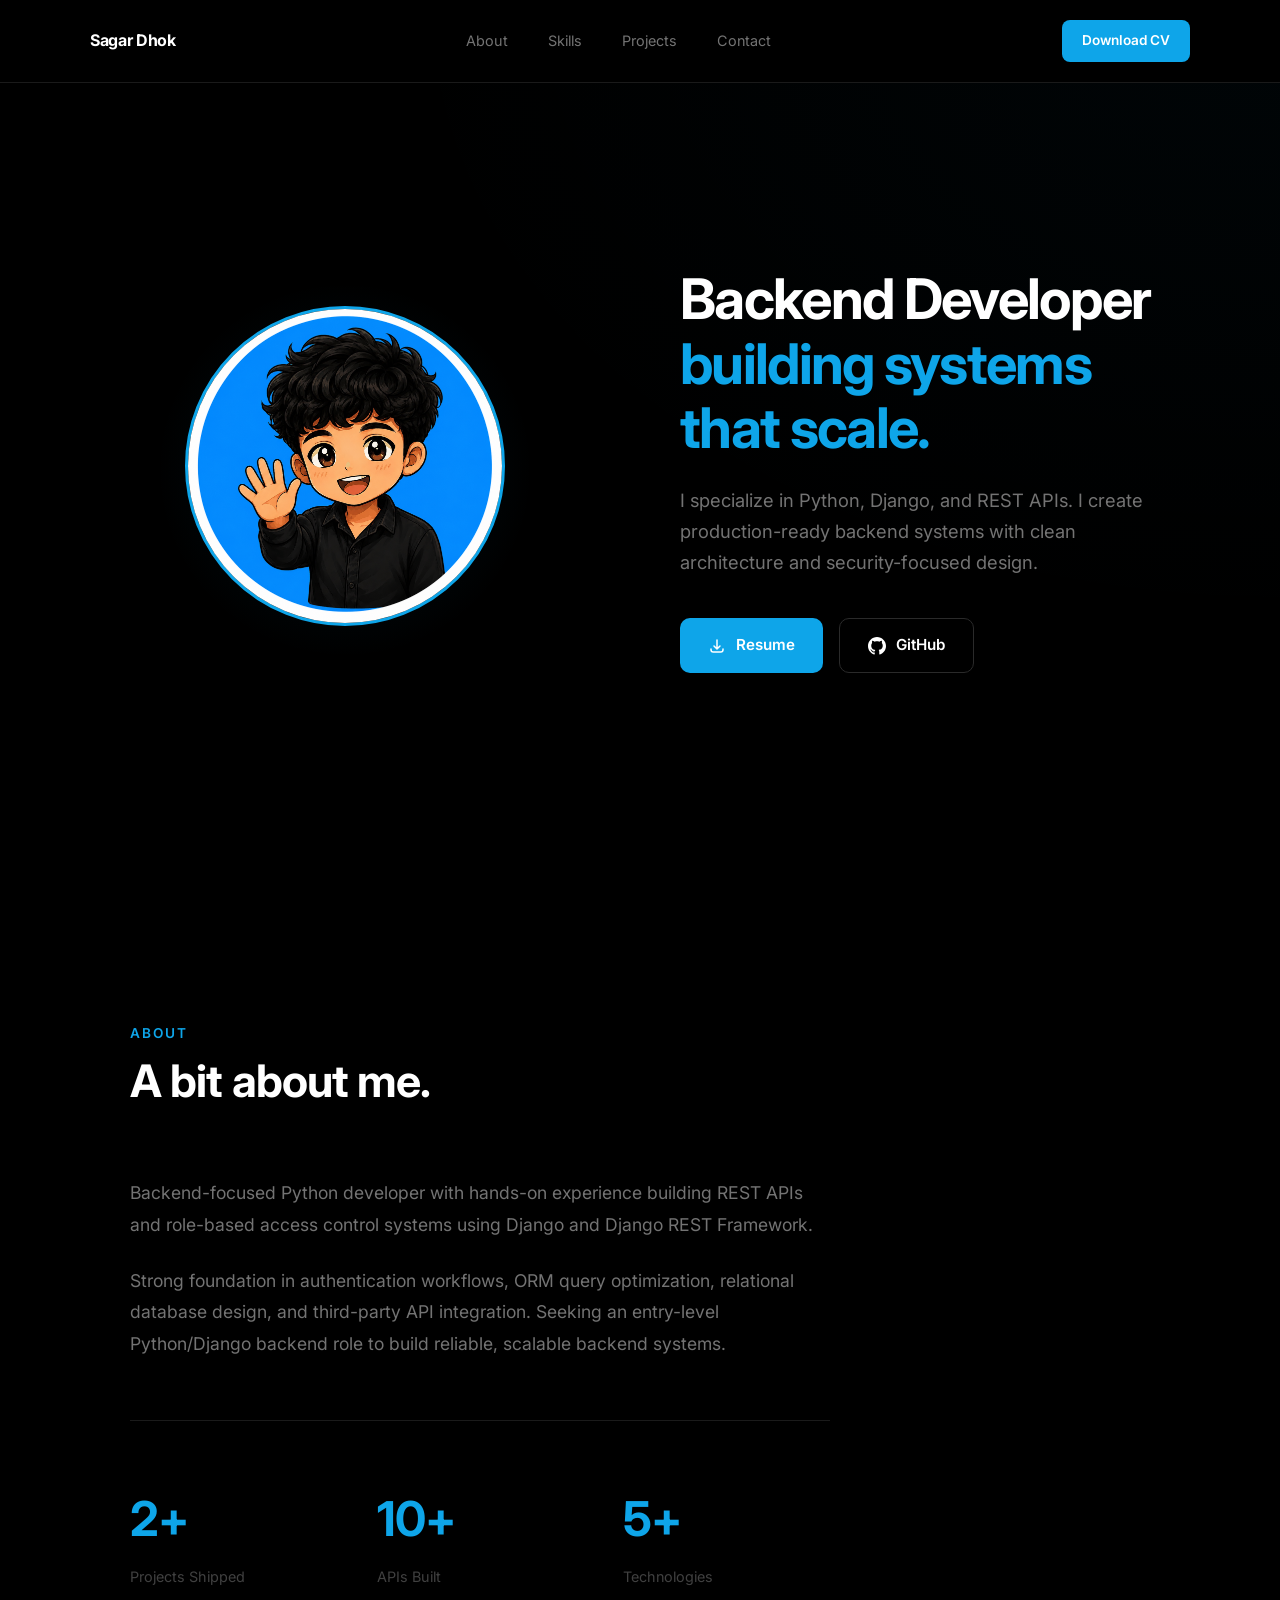
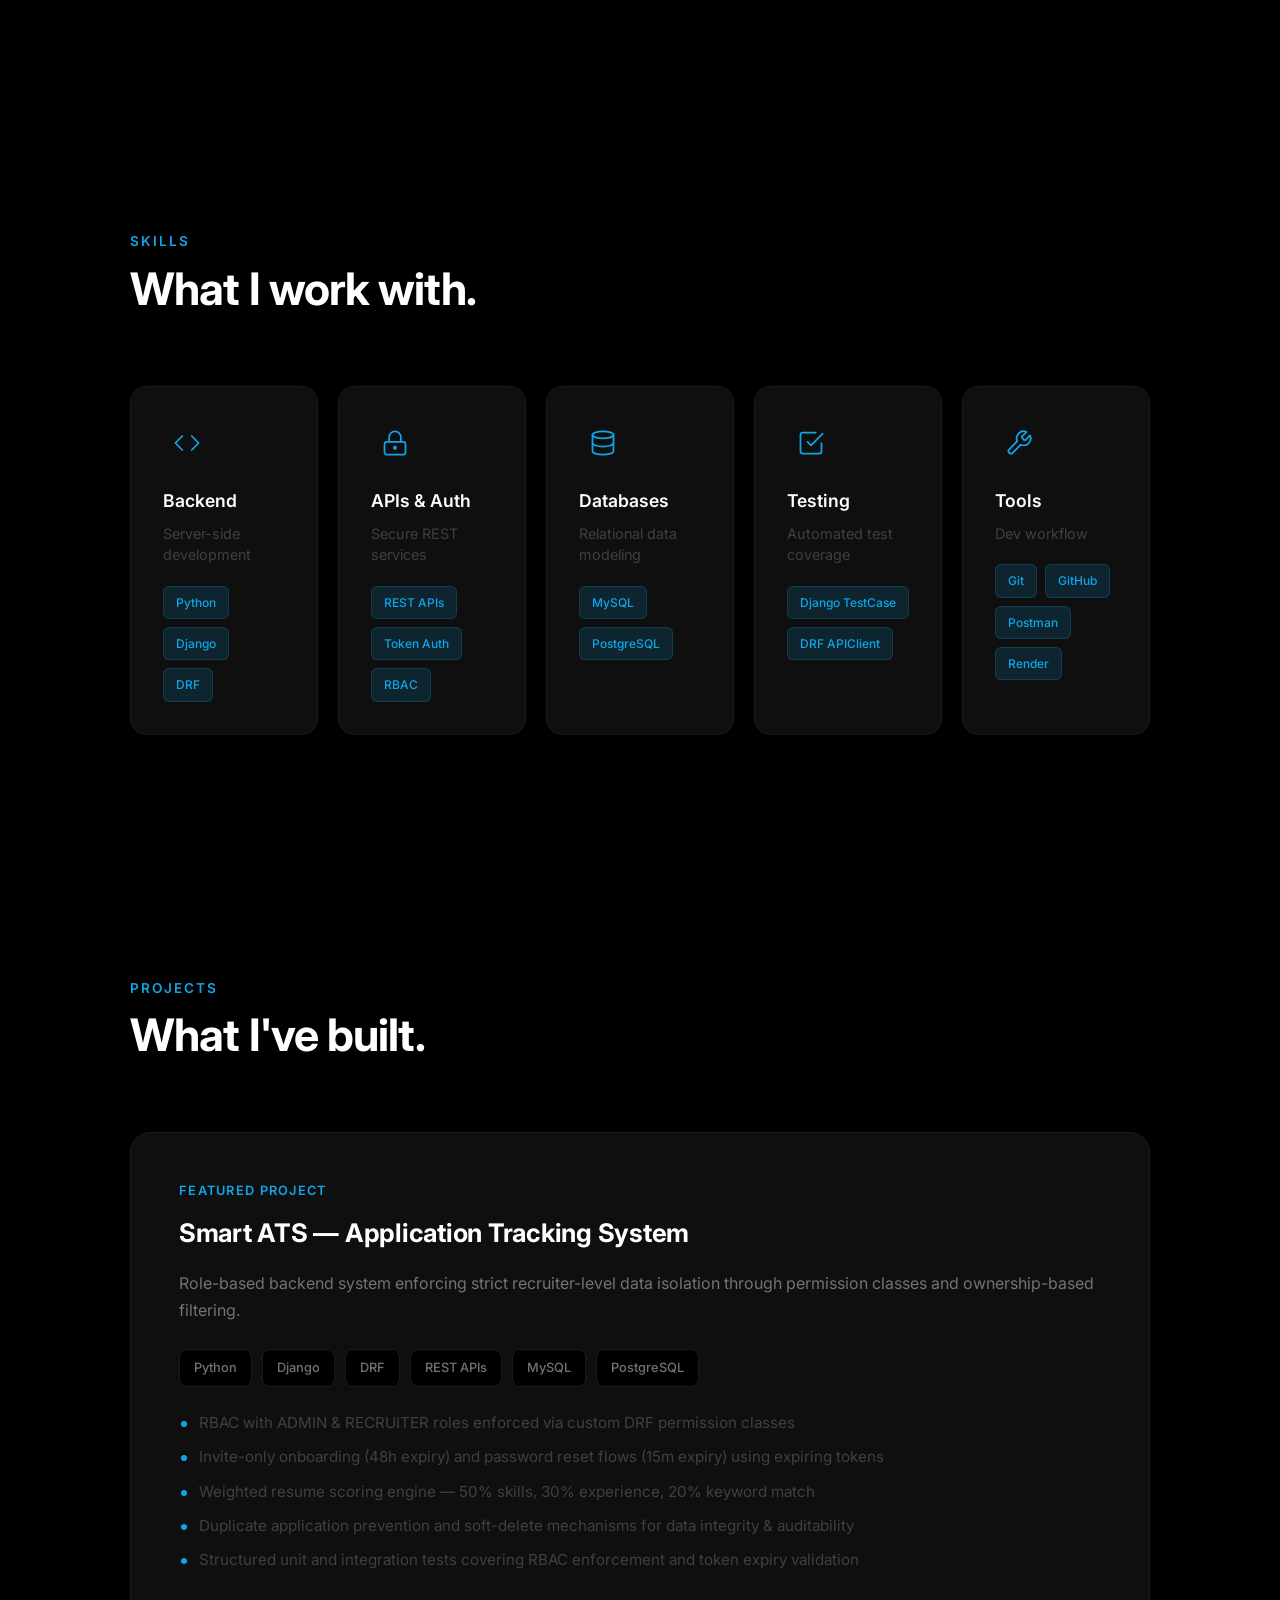
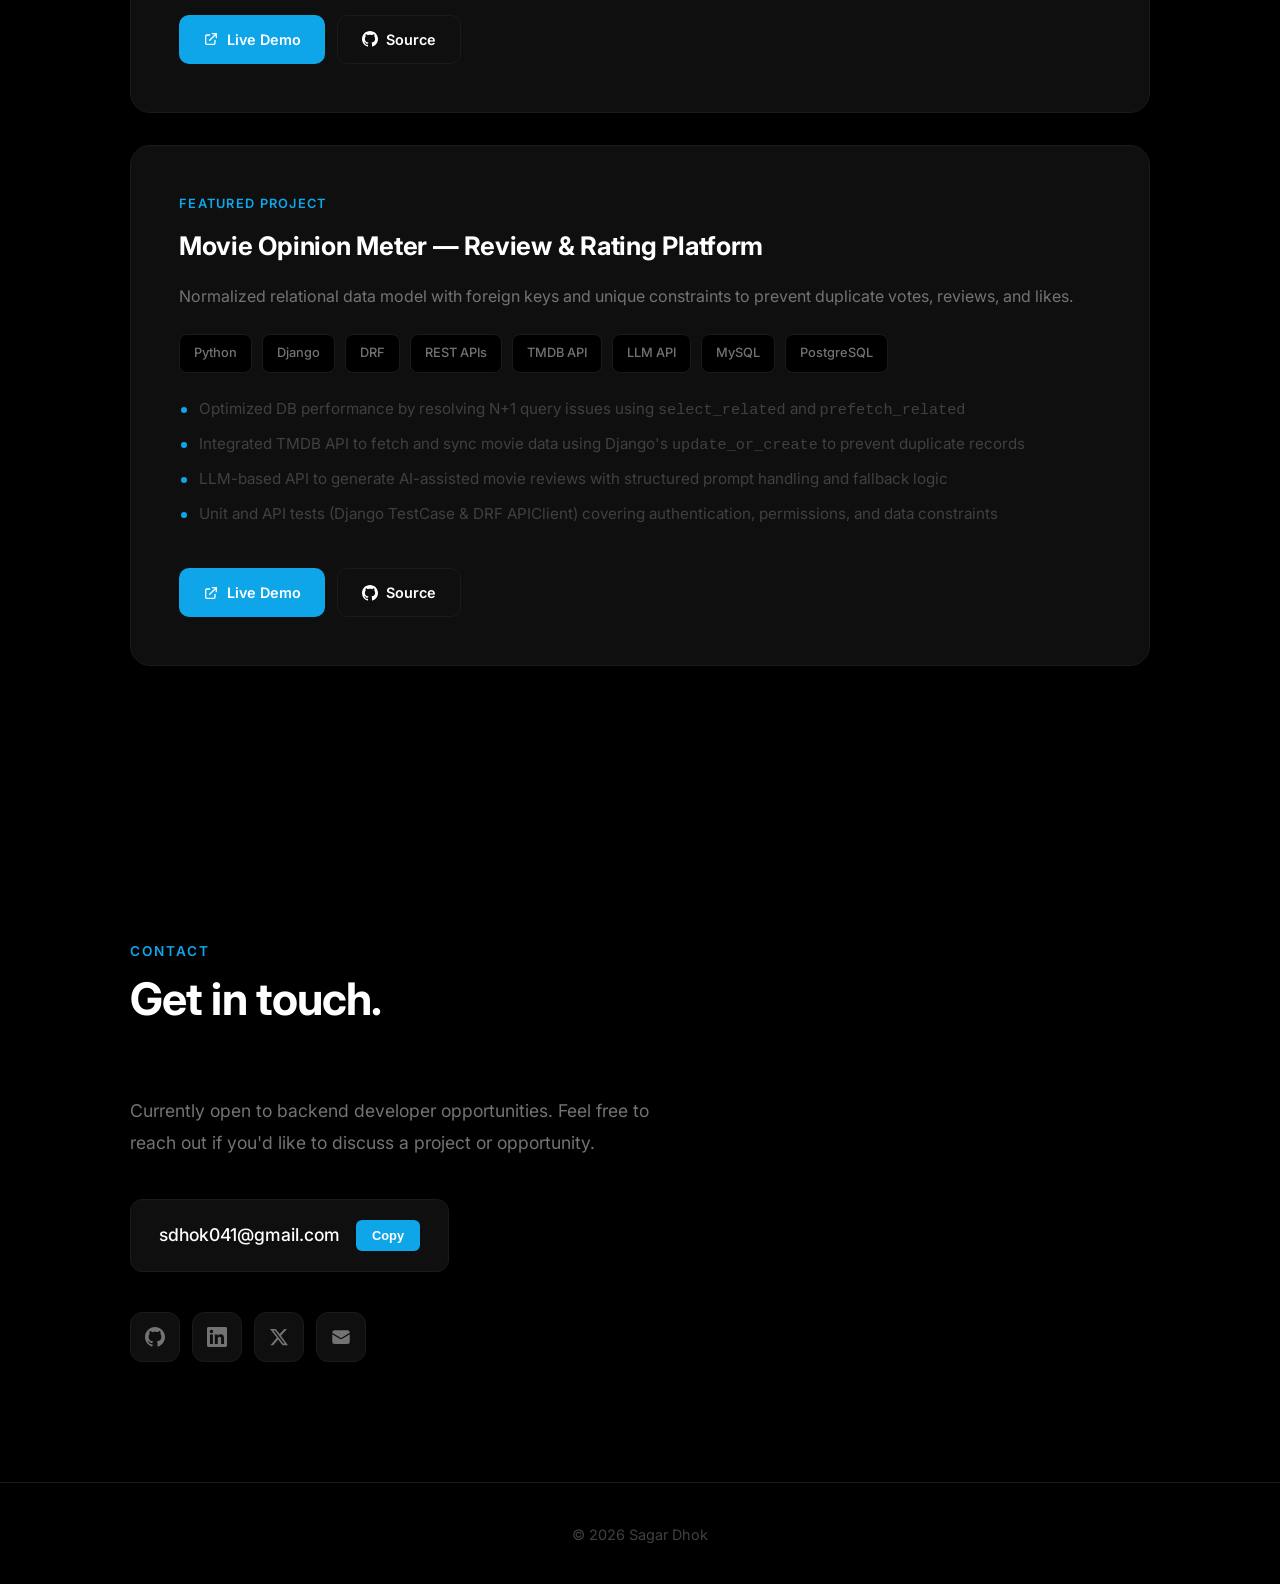
==== commit f483a3bd: "theme-changed" ====
--- a/index.html
+++ b/index.html
@@ -31,10 +31,11 @@
         <div class="hero-photo">
             <div class="photo-container">
                 <div class="photo-glow"></div>
-                <img src="/static/images/profile.jpg" alt="Sagar Dhok" class="photo">
-
-            </div>
-        </div>
+                <img src="/static/images/profile.png" alt="Sagar Dhok" class="photo">
+
+            </div>
+        </div>
+        
         
         <!-- Content -->
         <div class="hero-content">
--- a/static/css/style.css
+++ b/static/css/style.css
@@ -1,15 +1,15 @@
 @import url('https://fonts.googleapis.com/css2?family=Inter:wght@400;500;600;700;800&display=swap');
 
 :root {
-    /* Batman Dark Theme */
+    /* Dark Theme */
     --bg: #000000;
     --bg-elevated: #0a0a0a;
     --bg-card: #0f0f0f;
 
-    /* Dark Red Accent */
-    --red: #dc2626;
-    --red-dark: #991b1b;
-    --red-glow: rgba(220, 38, 38, 0.15);
+    /* Sky Blue Accent */
+    --red: #0ea5e9;
+    --red-dark: #0284c7;
+    --red-glow: rgba(14, 165, 233, 0.15);
 
     /* Text */
     --text: #ffffff;
@@ -47,7 +47,7 @@
     left: 0;
     width: 100%;
     height: 100%;
-    background: radial-gradient(ellipse at top right, rgba(220, 38, 38, 0.03) 0%, transparent 50%);
+    background: radial-gradient(ellipse at top right, rgba(14, 165, 233, 0.03) 0%, transparent 50%);
     pointer-events: none;
     z-index: -1;
 }
@@ -120,11 +120,11 @@
 
     0%,
     100% {
-        box-shadow: 0 0 20px rgba(220, 38, 38, 0.3);
+        box-shadow: 0 0 20px rgba(14, 165, 233, 0.3);
     }
 
     50% {
-        box-shadow: 0 0 40px rgba(220, 38, 38, 0.5);
+        box-shadow: 0 0 40px rgba(14, 165, 233, 0.5);
     }
 }
 
@@ -214,7 +214,7 @@
 .nav-cta:hover {
     background: var(--red-dark);
     transform: translateY(-2px);
-    box-shadow: 0 10px 20px rgba(220, 38, 38, 0.3);
+    box-shadow: 0 10px 20px rgba(14, 165, 233, 0.3);
 }
 
 /* ================= HERO ================= */
@@ -259,7 +259,7 @@
 .photo:hover {
     border-color: var(--text);
     transform: scale(1.05);
-    box-shadow: 0 0 60px rgba(220, 38, 38, 0.4);
+    box-shadow: 0 0 60px rgba(14, 165, 233, 0.4);
 }
 
 .photo-glow {
@@ -269,7 +269,7 @@
     width: 380px;
     height: 380px;
     transform: translate(-50%, -50%);
-    background: radial-gradient(circle, rgba(220, 38, 38, 0.1) 0%, transparent 70%);
+    background: radial-gradient(circle, rgba(14, 165, 233, 0.1) 0%, transparent 70%);
     pointer-events: none;
     z-index: -1;
     animation: glow 3s ease-in-out infinite;
@@ -357,7 +357,7 @@
 .btn-primary:hover {
     background: var(--red-dark);
     transform: translateY(-3px);
-    box-shadow: 0 15px 30px rgba(220, 38, 38, 0.4);
+    box-shadow: 0 15px 30px rgba(14, 165, 233, 0.4);
 }
 
 .btn-secondary {
@@ -464,7 +464,7 @@
 .skill-card:hover {
     border-color: var(--red);
     transform: translateY(-8px);
-    box-shadow: 0 20px 40px rgba(220, 38, 38, 0.15);
+    box-shadow: 0 20px 40px rgba(14, 165, 233, 0.15);
 }
 
 .skill-card:hover::before {
@@ -510,14 +510,14 @@
     font-weight: 500;
     padding: 6px 12px;
     background: var(--red-glow);
-    border: 1px solid rgba(220, 38, 38, 0.2);
+    border: 1px solid rgba(14, 165, 233, 0.2);
     border-radius: 6px;
     color: var(--red);
     transition: all 0.3s;
 }
 
 .skill-card:hover .skill-tags span {
-    background: rgba(220, 38, 38, 0.2);
+    background: rgba(14, 165, 233, 0.2);
     border-color: var(--red);
 }
 
@@ -669,7 +669,7 @@
 .link-primary:hover {
     background: var(--red-dark);
     transform: translateY(-2px);
-    box-shadow: 0 10px 20px rgba(220, 38, 38, 0.3);
+    box-shadow: 0 10px 20px rgba(14, 165, 233, 0.3);
 }
 
 .link-secondary {
@@ -761,7 +761,7 @@
     border-color: var(--red);
     color: var(--red);
     transform: translateY(-5px) scale(1.05);
-    box-shadow: 0 15px 30px rgba(220, 38, 38, 0.2);
+    box-shadow: 0 15px 30px rgba(14, 165, 233, 0.2);
 }
 
 /* ================= FOOTER ================= */
@@ -1104,7 +1104,7 @@
 
 /* Selection & Scrollbar */
 ::selection {
-    background: rgba(220, 38, 38, 0.3);
+    background: rgba(14, 165, 233, 0.3);
 }
 
 ::-webkit-scrollbar {
